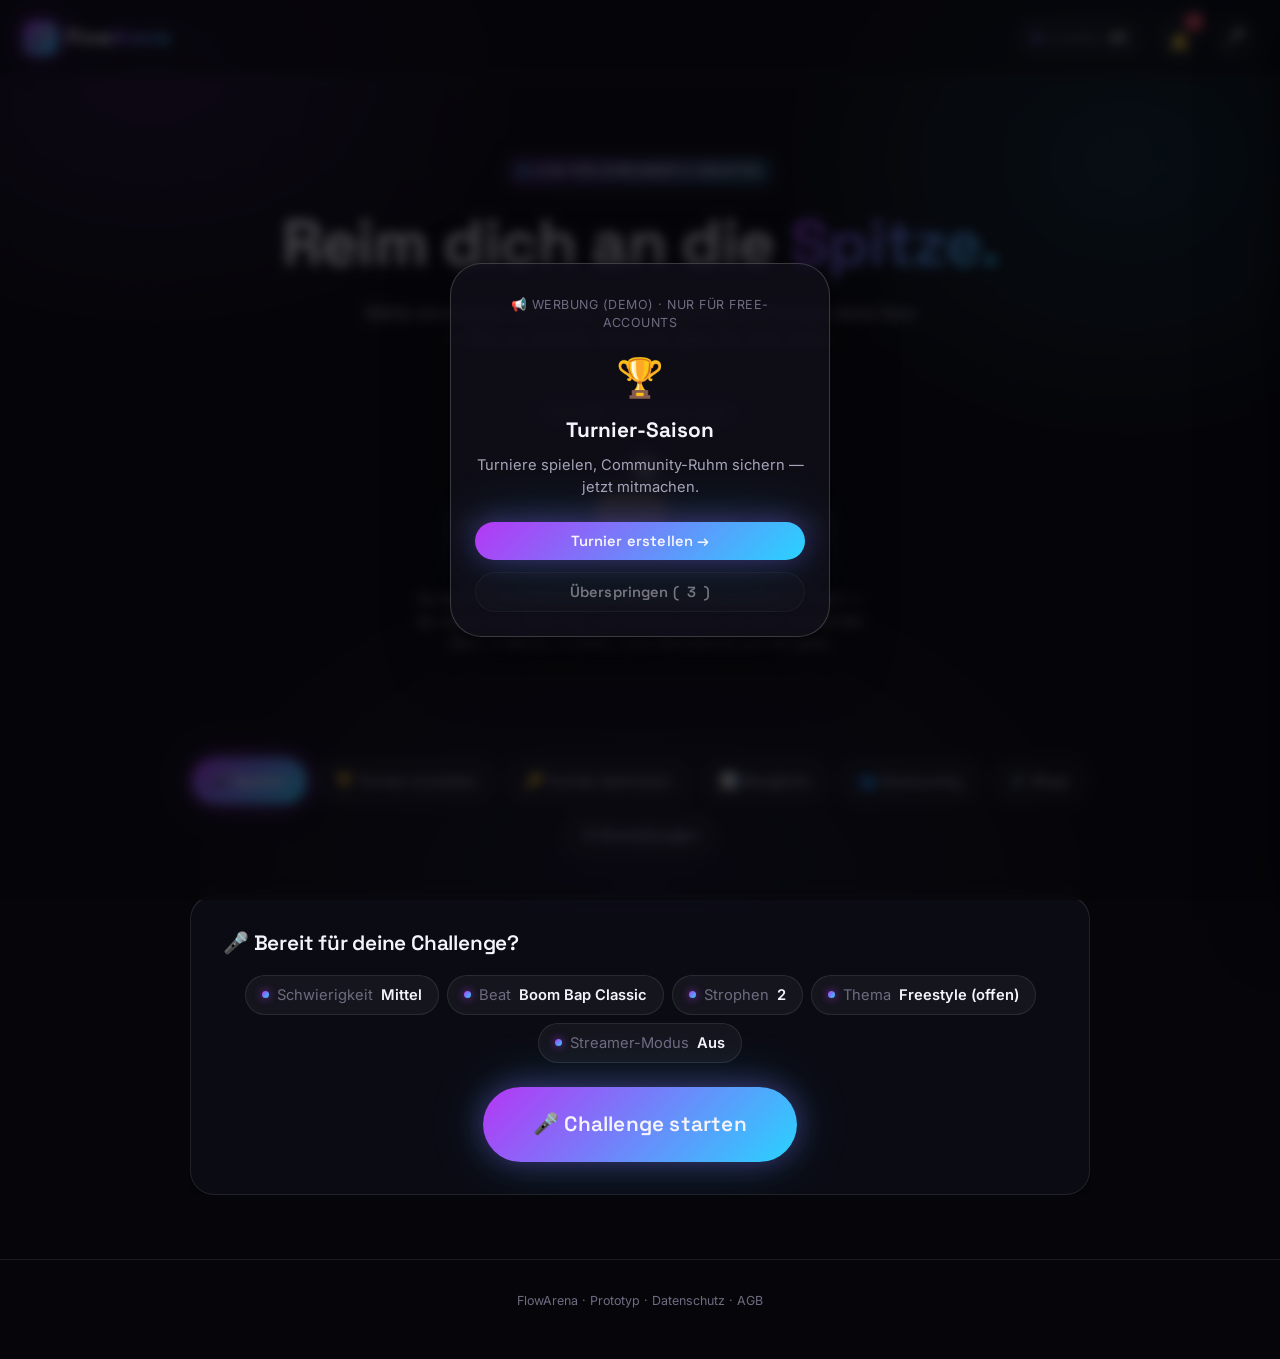
==== index.html @ 7919bbed "Modul 6: Faires Monetarisierungssystem (Ausbau von Modul 5) Erweitert Shop/Premium/Credits um Kündig" ====
<!doctype html>
<html lang="de">
<head>
  <meta charset="UTF-8" />
  <meta name="viewport" content="width=device-width, initial-scale=1, viewport-fit=cover" />
  <title>FlowArena — Reim dich an die Spitze</title>
  <meta name="description" content="FlowArena: Rap-Challenges für Streamer und Creator. Beat wählen, Schwierigkeit einstellen, Bars droppen." />
  <meta name="theme-color" content="#06060a" />

  <link rel="icon" href="data:image/svg+xml,%3Csvg xmlns='http://www.w3.org/2000/svg' viewBox='0 0 100 100'%3E%3Cdefs%3E%3ClinearGradient id='g' x1='0' y1='0' x2='1' y2='1'%3E%3Cstop offset='0' stop-color='%23b537f5'/%3E%3Cstop offset='1' stop-color='%2329d3ff'/%3E%3C/linearGradient%3E%3C/defs%3E%3Crect width='100' height='100' rx='24' fill='%2306060a'/%3E%3Ccircle cx='50' cy='50' r='30' fill='url(%23g)'/%3E%3C/svg%3E" />

  <link rel="preconnect" href="https://fonts.googleapis.com">
  <link rel="preconnect" href="https://fonts.gstatic.com" crossorigin>
  <link href="https://fonts.googleapis.com/css2?family=Space+Grotesk:wght@500;600;700&family=Inter:wght@400;500;600&display=swap" rel="stylesheet">

  <link rel="stylesheet" href="assets/css/tokens.css" />
  <link rel="stylesheet" href="assets/css/base.css" />
  <link rel="stylesheet" href="assets/css/components.css" />
  <link rel="stylesheet" href="assets/css/layout.css" />
  <link rel="stylesheet" href="assets/css/community.css" />
  <link rel="stylesheet" href="assets/css/beat-ball.css" />
  <link rel="stylesheet" href="assets/css/home.css" />
  <link rel="stylesheet" href="assets/css/social.css" />
  <link rel="stylesheet" href="assets/css/ads.css" />
</head>
<body>
  <div class="bg-fx" aria-hidden="true"></div>

  <!-- ============ NAV ============ -->
  <header class="nav">
    <div class="nav__brand">
      <span class="nav__logo" aria-hidden="true">🎤</span>
      <span>Flow<span class="nav__brand-name">Arena</span></span>
    </div>

    <div class="nav__actions">
      <a class="chip" href="profile.html" style="text-decoration:none; cursor:pointer;"><span class="chip__dot"></span><span class="chip__label">Credits</span><span class="chip__value" id="creditsValue">–</span></a>
      <div class="notif-wrap">
        <button class="btn-icon" id="notifBellBtn" type="button" aria-label="Benachrichtigungen" title="Benachrichtigungen">🔔<span class="notif-badge" id="notifBadge" hidden>0</span></button>
        <div class="notif-dropdown" id="notifDropdown" hidden>
          <div class="notif-dropdown__head"><span>Benachrichtigungen</span><button type="button" id="notifMarkReadBtn">Alle gelesen</button></div>
          <div class="notif-list" id="notifList"></div>
        </div>
      </div>
      <a class="btn-icon" href="profile.html" aria-label="Profil öffnen" title="Profil" style="display:flex; align-items:center; justify-content:center; text-decoration:none; font-size:1.1rem;" id="profileAvatarLink">🎤</a>
    </div>
  </header>

  <main class="page">
    <!-- ============ HERO ============ -->
    <section class="hero">
      <span class="badge"><span class="badge__pulse"></span> Live für Streamer & Creator</span>

      <h1 class="hero__title">Reim dich an die <span class="accent">Spitze.</span></h1>
      <p class="hero__subtitle">
        Wähle einen Beat, stell deine Schwierigkeit ein und droppe deine Bars —
        live vor deinem Chat oder ganz für dich allein.
      </p>

      <!-- ============ GAMEPLAY-VORSCHAU ============ -->
      <div class="gameplay-preview">
        <span class="preview-bpm-tag">100 BPM · Beispiel-Strophe</span>
        <div class="preview-track" id="previewTrack">
          <div class="preview-box">RAUM</div>
          <div class="preview-box">BAUM</div>
          <div class="preview-box">KAUM</div>
          <div class="preview-box">TRAUM</div>
          <div class="preview-box">SCHAUM</div>
          <div class="beat-ball" id="previewBall" aria-hidden="true"></div>
          <div class="spark-layer" id="previewSparkLayer" aria-hidden="true"></div>
        </div>
        <p class="preview-caption">
          So läuft's: dein Ball tanzt im Takt des Beats von Wort zu Wort — du rappst jede Zeile frei
          und landest genau auf dem markierten Wort. 5 Wörter, 5 Zeilen, eine Reimfamilie pro Strophe.
        </p>
      </div>
    </section>

    <!-- ============ MENÜ-LEISTE ============ -->
    <section class="menu-bar" role="tablist" aria-label="Hauptmenü">
      <button class="menu-btn is-active" type="button" data-panel="play">🎤 Spielen</button>
      <button class="menu-btn" type="button" data-panel="tournament-create">🏆 Turnier erstellen</button>
      <button class="menu-btn" type="button" data-panel="tournament-join">🔑 Turnier beitreten</button>
      <button class="menu-btn" type="button" data-panel="leaderboard">📊 Rangliste</button>
      <button class="menu-btn" type="button" data-panel="community">👥 Community</button>
      <button class="menu-btn" type="button" data-panel="shop">🛒 Shop</button>
      <button class="menu-btn js-open-settings" type="button">⚙️ Einstellungen</button>
    </section>

    <!-- ============ PANELS (Akkordeon) ============ -->
    <div class="menu-panels">
      <!-- ---- Spielen ---- -->
      <div class="menu-panel is-open" data-panel="play">
        <div class="menu-panel__inner">
          <div class="card-glass menu-panel__card">
            <h2 class="menu-panel__title">🎤 Bereit für deine Challenge?</h2>
            <div class="play-summary" id="quickSettingsChips" aria-label="Aktuelle Einstellungen">
              <!-- wird per JS befüllt -->
            </div>
            <div class="play-cta">
              <button class="btn btn-primary btn-hero" id="startChallengeBtn" type="button">🎤 Challenge starten</button>
            </div>
          </div>
        </div>
      </div>

      <!-- ---- Turnier erstellen ---- -->
      <div class="menu-panel" data-panel="tournament-create">
        <div class="menu-panel__inner">
          <div class="card-glass menu-panel__card">
            <h2 class="menu-panel__title">🏆 Turnier erstellen</h2>

            <div class="field">
              <div class="field__head"><span class="field__label">Schwierigkeitsgrad</span></div>
              <div class="segmented" role="group" aria-label="Turnier-Schwierigkeitsgrad">
                <button class="segmented__opt js-tourney-difficulty" data-value="leicht" type="button">Leicht</button>
                <button class="segmented__opt js-tourney-difficulty" data-value="mittel" type="button">Mittel</button>
                <button class="segmented__opt js-tourney-difficulty" data-value="schwer" type="button">Schwer</button>
              </div>
            </div>

            <div class="field">
              <div class="field__head"><span class="field__label">Beat</span></div>
              <select class="select" id="tourneyBeatSelect"></select>
              <span class="field__hint">Nur bereits freigeschaltete Beats stehen zur Auswahl (siehe Shop).</span>
            </div>

            <div class="field">
              <div class="field__head"><span class="field__label">Themenfeld</span></div>
              <select class="select" id="tourneyTopicSelect">
                <option value="freestyle">Freestyle (offen)</option>
                <option value="love">Liebe &amp; Beziehungen</option>
                <option value="money">Money &amp; Grind</option>
                <option value="street">Streetlife</option>
                <option value="motivation">Motivation &amp; Aufstieg</option>
                <option value="battle">Battle / Diss</option>
                <option value="random">Zufällig</option>
              </select>
            </div>

            <div class="field" style="margin-bottom:0;">
              <div class="field__head"><span class="field__label">Rundenzahl</span></div>
              <div class="stepper">
                <button class="stepper__btn" id="tourneyRoundsMinus" type="button" aria-label="Weniger Runden">−</button>
                <span class="stepper__value" id="tourneyRoundsValue">3</span>
                <button class="stepper__btn" id="tourneyRoundsPlus" type="button" aria-label="Mehr Runden">+</button>
              </div>
              <span class="field__hint">Jede Runde bekommt denselben Beat und dieselben Reimwörter für alle Teilnehmenden.</span>
            </div>

            <div class="play-cta" style="margin-top:var(--sp-6);">
              <button class="btn btn-primary btn-hero" id="createTournamentBtn" type="button">🏆 Turnier erstellen</button>
            </div>
          </div>
        </div>
      </div>

      <!-- ---- Turnier beitreten ---- -->
      <div class="menu-panel" data-panel="tournament-join">
        <div class="menu-panel__inner">
          <div class="card-glass menu-panel__card" style="text-align:center;">
            <h2 class="menu-panel__title" style="justify-content:center;">🔑 Turnier beitreten</h2>
            <p style="color:var(--text-muted); font-size:var(--fs-sm); margin-bottom:var(--sp-5);">Gib den 4-stelligen Raum-Code ein, den du vom Host bekommen hast.</p>
            <input class="select" id="joinCodeInput" type="text" inputmode="numeric" pattern="[0-9]{4}" maxlength="4"
                   placeholder="0000" style="max-width:180px; margin:0 auto var(--sp-5); text-align:center; font-family:var(--font-display); font-size:var(--fs-xl); font-weight:700; letter-spacing:0.3em;" />
            <div class="play-cta">
              <button class="btn btn-primary btn-hero" id="joinTournamentBtn" type="button">🔑 Beitreten</button>
            </div>
            <p style="color:var(--text-dim); font-size:var(--fs-xs); max-width:420px; margin:var(--sp-5) auto 0;">
              Hinweis: Turniere sind aktuell lokal auf diesem Gerät gespeichert (kein Backend) — ein Code
              funktioniert nur im selben Browser, in dem das Turnier erstellt wurde. Echtes
              geräteübergreifendes Multiplayer kommt mit einem Backend.
            </p>
          </div>
        </div>
      </div>

      <!-- ---- Rangliste ---- -->
      <div class="menu-panel" data-panel="leaderboard">
        <div class="menu-panel__inner">
          <div class="card-glass menu-panel__card">
            <h2 class="menu-panel__title">📊 Rangliste</h2>
            <div id="leaderboardMini"></div>
            <a class="panel-footer-link" href="community.html#leaderboard">Vollständige Rangliste ansehen →</a>
          </div>
        </div>
      </div>

      <!-- ---- Community ---- -->
      <div class="menu-panel" data-panel="community">
        <div class="menu-panel__inner">
          <div class="card-glass menu-panel__card">
            <h2 class="menu-panel__title">👥 Community</h2>
            <div class="feed-list" id="communityMini"></div>
            <a class="panel-footer-link" href="community.html">Zum vollständigen Feed →</a>
          </div>
        </div>
      </div>

      <!-- ---- Shop ---- -->
      <div class="menu-panel" data-panel="shop">
        <div class="menu-panel__inner">
          <div class="card-glass menu-panel__card">
            <h2 class="menu-panel__title">🛒 Shop</h2>
            <p style="color:var(--text-muted); font-size:var(--fs-sm); margin-bottom:var(--sp-4);">
              Beats freischalten, Ball-Designs, Premium und Credits — alles nie mit einem Gameplay-Vorteil, siehe
              der vollständige Shop.
            </p>
            <div class="shop-grid" id="shopGrid"></div>
            <div class="shop-premium-teaser">
              <span>👑 Mit Premium sind alle Beats, Ball-Designs & Challenges sofort freigeschaltet — keine Werbung mehr.</span>
              <a class="btn btn-glass btn-sm" href="shop.html#premium" style="text-decoration:none;">Zu Premium</a>
            </div>
            <a class="panel-footer-link" href="shop.html">Zum vollständigen Shop →</a>
          </div>
        </div>
      </div>
    </div>
  </main>

  <footer class="footer">
    <p>FlowArena · Prototyp · <a href="datenschutz.html" style="color:inherit;">Datenschutz</a> · <a href="agb.html" style="color:inherit;">AGB</a></p>
  </footer>

  <!-- ============ SETTINGS DRAWER ============ -->
  <div class="drawer-overlay" id="drawerOverlay"></div>
  <aside class="settings-drawer glass" id="settingsDrawer" aria-hidden="true" aria-label="Einstellungen">
    <div class="settings-drawer__head">
      <h2 style="font-size: var(--fs-lg);">Einstellungen</h2>
      <button class="btn-icon" id="closeSettingsBtn" type="button" aria-label="Schließen">✕</button>
    </div>

    <div class="settings-drawer__body">
      <div class="field">
        <div class="field__head">
          <span class="field__label">Schwierigkeitsgrad</span>
        </div>
        <div class="segmented" role="group" aria-label="Schwierigkeitsgrad">
          <button class="segmented__opt js-difficulty-opt" data-value="leicht" type="button">Leicht</button>
          <button class="segmented__opt js-difficulty-opt" data-value="mittel" type="button">Mittel</button>
          <button class="segmented__opt js-difficulty-opt" data-value="schwer" type="button">Schwer</button>
        </div>
        <span class="field__hint">Bestimmt Reimzeit, Wortschatz-Vorgaben und Bewertungsmaßstab.</span>
      </div>

      <div class="field">
        <div class="field__head">
          <span class="field__label">Beat-Auswahl</span>
        </div>
        <div class="beat-list" id="beatList"></div>
        <span class="field__hint">BPM bestimmt exakt das Timing der Challenge — Ball und Zeilenwechsel laufen synchron zum Beat.</span>
      </div>

      <div class="field">
        <div class="field__head">
          <span class="field__label">Strophenanzahl</span>
        </div>
        <div class="stepper">
          <button class="stepper__btn" id="versesMinus" type="button" aria-label="Weniger Strophen">−</button>
          <span class="stepper__value" id="versesValue">2</span>
          <button class="stepper__btn" id="versesPlus" type="button" aria-label="Mehr Strophen">+</button>
        </div>
        <span class="field__hint">Bis 5 Strophen kostenlos, mehr (bis 10) mit Premium.</span>
      </div>

      <div class="field">
        <div class="field__head">
          <span class="field__label">Themenfeld</span>
        </div>
        <select class="select" id="topicSelect">
          <option value="freestyle">Freestyle (offen)</option>
          <option value="love">Liebe &amp; Beziehungen</option>
          <option value="money">Money &amp; Grind</option>
          <option value="street">Streetlife</option>
          <option value="motivation">Motivation &amp; Aufstieg</option>
          <option value="battle">Battle / Diss</option>
          <option value="random">Zufällig</option>
        </select>
      </div>

      <div class="field">
        <div class="field__head">
          <label class="toggle" id="streamerToggle" role="switch" aria-checked="false">
            <span class="toggle__track"><span class="toggle__thumb"></span></span>
            <span class="toggle__label">Streamer-Modus</span>
          </label>
        </div>
        <span class="field__hint">Großer Text, Overlay-Layout &amp; Chat-freundliche Ansicht.</span>
      </div>

      <div class="field">
        <div class="field__head">
          <label class="toggle" id="roastToggle" role="switch" aria-checked="false">
            <span class="toggle__track"><span class="toggle__thumb"></span></span>
            <span class="toggle__label">Roast-Modus</span>
          </label>
        </div>
        <span class="field__hint">Der KI-Kommentar nach der Challenge wird frecher — bleibt aber immer respektvoll und bezieht sich nur auf deine Performance.</span>
      </div>

      <div class="field" style="margin-bottom:0;">
        <div class="field__head">
          <label class="toggle" id="soundToggle" role="switch" aria-checked="true">
            <span class="toggle__track"><span class="toggle__thumb"></span></span>
            <span class="toggle__label">Klick-Sounds</span>
          </label>
        </div>
        <span class="field__hint">Dezente UI-Sounds beim Klicken &amp; Auswählen.</span>
      </div>
    </div>

    <div class="settings-drawer__foot">
      <button class="btn btn-primary" id="saveSettingsBtn" type="button">Speichern &amp; schließen</button>
    </div>
  </aside>

  <!-- ============ TOAST ============ -->
  <div class="toast" id="toast" role="status" aria-live="polite"></div>

  <script src="assets/js/sound.js"></script>
  <script src="assets/js/data.js"></script>
  <script src="assets/js/profile-data.js"></script>
  <script src="assets/js/community-data.js"></script>
  <script src="assets/js/social-data.js"></script>
  <script src="assets/js/tournament-data.js"></script>
  <script src="assets/js/daily-rewards.js"></script>
  <script src="assets/js/spark-fx.js"></script>
  <script src="assets/js/app.js"></script>
  <script src="assets/js/home.js"></script>
  <script src="assets/js/notifications-ui.js"></script>
  <script src="assets/js/ads.js"></script>
</body>
</html>
---- assets/css/tokens.css ----
/* =========================================================================
   FlowArena — Design Tokens
   Modul 1: Design-System & UI-Richtlinien
   -------------------------------------------------------------------------
   Zentrale Design-Variablen. Diese Datei ist die "single source of truth"
   für Farben, Typografie, Radien, Schatten und Motion. Eine spätere
   Next.js/Tailwind-Migration kann diese Tokens 1:1 in tailwind.config.js
   übernehmen (siehe docs/DESIGN_SYSTEM.md → Tailwind-Mapping).
   ========================================================================= */

:root {
  color-scheme: dark;

  /* ---------- Basis (Schwarz) ---------- */
  --bg: #06060a;
  --bg-elevated: #0b0b12;
  --bg-elevated-2: #101018;
  --surface: rgba(255, 255, 255, 0.045);
  --surface-strong: rgba(255, 255, 255, 0.08);
  --surface-hover: rgba(255, 255, 255, 0.09);
  --border: rgba(255, 255, 255, 0.09);
  --border-strong: rgba(255, 255, 255, 0.18);

  /* ---------- Text ---------- */
  --text: #f5f4fb;
  --text-muted: #a7a3b8;
  --text-dim: #6f6b81;

  /* ---------- Neon-Akzente ---------- */
  --neon-purple: #b537f5;
  --neon-purple-2: #8b5cf6;
  --neon-blue: #29d3ff;
  --neon-blue-2: #3ba7ff;
  --neon-pink: #ff4fd8;

  --gradient-accent: linear-gradient(135deg, var(--neon-purple) 0%, var(--neon-blue) 100%);
  --gradient-accent-soft: linear-gradient(135deg, rgba(181, 55, 245, 0.25) 0%, rgba(41, 211, 255, 0.25) 100%);

  /* ---------- Glow / Schatten ---------- */
  --glow-purple: 0 0 20px rgba(181, 55, 245, 0.5), 0 0 46px rgba(181, 55, 245, 0.18);
  --glow-blue: 0 0 20px rgba(41, 211, 255, 0.45), 0 0 46px rgba(41, 211, 255, 0.16);
  --glow-mixed: 0 0 28px rgba(139, 92, 246, 0.4), 0 0 56px rgba(41, 211, 255, 0.22);
  --shadow-soft: 0 10px 30px rgba(0, 0, 0, 0.45);
  --shadow-card: 0 4px 24px rgba(0, 0, 0, 0.4), inset 0 1px 0 rgba(255, 255, 255, 0.05);
  --shadow-elevated: 0 20px 60px rgba(0, 0, 0, 0.55);

  /* ---------- Glas-Effekt ---------- */
  --glass-blur: 18px;
  --glass-bg: rgba(18, 17, 28, 0.55);
  --glass-bg-strong: rgba(18, 17, 28, 0.78);

  /* ---------- Radien ---------- */
  --r-sm: 10px;
  --r-md: 16px;
  --r-lg: 24px;
  --r-xl: 32px;
  --r-pill: 999px;

  /* ---------- Abstände (4px-Skala) ---------- */
  --sp-1: 4px;
  --sp-2: 8px;
  --sp-3: 12px;
  --sp-4: 16px;
  --sp-5: 20px;
  --sp-6: 24px;
  --sp-8: 32px;
  --sp-10: 40px;
  --sp-12: 48px;
  --sp-16: 64px;
  --sp-20: 80px;

  /* ---------- Typografie ---------- */
  --font-display: "Space Grotesk", "Segoe UI", system-ui, sans-serif;
  --font-body: "Inter", "Segoe UI", system-ui, sans-serif;

  --fs-xs: clamp(0.72rem, 0.7rem + 0.1vw, 0.78rem);
  --fs-sm: clamp(0.84rem, 0.8rem + 0.15vw, 0.92rem);
  --fs-md: clamp(0.95rem, 0.92rem + 0.2vw, 1.05rem);
  --fs-lg: clamp(1.1rem, 1rem + 0.5vw, 1.3rem);
  --fs-xl: clamp(1.4rem, 1.2rem + 1vw, 1.8rem);
  --fs-2xl: clamp(1.9rem, 1.5rem + 2vw, 2.6rem);
  --fs-3xl: clamp(2.4rem, 1.8rem + 3.2vw, 4rem);

  /* ---------- Motion ---------- */
  --ease-out: cubic-bezier(0.16, 1, 0.3, 1);
  --ease-spring: cubic-bezier(0.34, 1.56, 0.64, 1);
  --dur-fast: 150ms;
  --dur-med: 280ms;
  --dur-slow: 600ms;

  /* ---------- Breakpoints (Referenz, für JS/Kommentare) ---------- */
  --bp-mobile: 480px;
  --bp-tablet: 768px;
  --bp-desktop: 1120px;

  /* ---------- Z-Index Skala ---------- */
  --z-nav: 100;
  --z-drawer: 200;
  --z-overlay: 190;
  --z-toast: 300;
}
---- assets/css/base.css ----
/* =========================================================================
   FlowArena — Base / Reset
   ========================================================================= */

*,
*::before,
*::after {
  box-sizing: border-box;
}

html {
  scroll-behavior: smooth;
}

body {
  margin: 0;
  min-height: 100svh;
  background: var(--bg);
  color: var(--text);
  font-family: var(--font-body);
  font-size: var(--fs-md);
  line-height: 1.5;
  -webkit-font-smoothing: antialiased;
  overflow-x: hidden;
}

h1, h2, h3, h4 {
  font-family: var(--font-display);
  margin: 0;
  font-weight: 600;
  letter-spacing: -0.01em;
}

p {
  margin: 0;
}

a {
  color: inherit;
  text-decoration: none;
}

button {
  font: inherit;
  color: inherit;
}

ul {
  list-style: none;
  margin: 0;
  padding: 0;
}

img, svg {
  display: block;
  max-width: 100%;
}

/* Garantiert, dass [hidden] IMMER gewinnt — auch gegen Komponenten, die für
   sich selbst ein unbedingtes display:flex/grid definieren (z.B. .rhyme-reveal). */
[hidden] {
  display: none !important;
}

::selection {
  background: var(--neon-purple);
  color: #fff;
}

/* Scrollbar (webkit) — dezent, passend zum Dark/Neon-Theme */
::-webkit-scrollbar {
  width: 10px;
  height: 10px;
}
::-webkit-scrollbar-track {
  background: transparent;
}
::-webkit-scrollbar-thumb {
  background: var(--surface-strong);
  border-radius: var(--r-pill);
  border: 2px solid var(--bg);
}
::-webkit-scrollbar-thumb:hover {
  background: var(--border-strong);
}

/* Sichtbarer, aber dezenter Fokus-Ring für Tastaturnutzung */
:focus-visible {
  outline: 2px solid var(--neon-blue);
  outline-offset: 3px;
  border-radius: var(--r-sm);
}

/* Respektiert Nutzer, die Animationen reduziert haben möchten */
@media (prefers-reduced-motion: reduce) {
  *, *::before, *::after {
    animation-duration: 0.001ms !important;
    animation-iteration-count: 1 !important;
    transition-duration: 0.001ms !important;
    scroll-behavior: auto !important;
  }
}

/* ---------- Ambient Background FX ---------- */
.bg-fx {
  position: fixed;
  inset: 0;
  z-index: -1;
  pointer-events: none;
  background:
    radial-gradient(600px 420px at 12% 8%, rgba(181, 55, 245, 0.16), transparent 60%),
    radial-gradient(560px 460px at 88% 18%, rgba(41, 211, 255, 0.14), transparent 60%),
    radial-gradient(700px 520px at 50% 100%, rgba(139, 92, 246, 0.1), transparent 65%),
    var(--bg);
  animation: bg-drift 18s ease-in-out infinite alternate;
}

@keyframes bg-drift {
  0%   { filter: hue-rotate(0deg) brightness(1); }
  100% { filter: hue-rotate(8deg) brightness(1.05); }
}

/* Feines Rauschen/Grid, um die Fläche nicht zu leer wirken zu lassen */
.bg-fx::after {
  content: "";
  position: absolute;
  inset: 0;
  opacity: 0.05;
  background-image:
    linear-gradient(rgba(255,255,255,.6) 1px, transparent 1px),
    linear-gradient(90deg, rgba(255,255,255,.6) 1px, transparent 1px);
  background-size: 42px 42px;
  mask-image: radial-gradient(circle at 50% 0%, black, transparent 75%);
}
---- assets/css/components.css ----
/* =========================================================================
   FlowArena — Komponenten
   Buttons, Glas-Karten, Toggles, Segmented Controls, Chips, Drawer …
   ========================================================================= */

/* ---------- Glas-Effekt Basisklasse ---------- */
.glass {
  background: var(--glass-bg);
  backdrop-filter: blur(var(--glass-blur)) saturate(140%);
  -webkit-backdrop-filter: blur(var(--glass-blur)) saturate(140%);
  border: 1px solid var(--border);
  box-shadow: var(--shadow-card);
}

/* ---------- Buttons ---------- */
.btn {
  display: inline-flex;
  align-items: center;
  justify-content: center;
  gap: var(--sp-2);
  border: none;
  cursor: pointer;
  border-radius: var(--r-pill);
  padding: 0.85em 1.6em;
  font-family: var(--font-display);
  font-size: var(--fs-md);
  font-weight: 600;
  letter-spacing: 0.01em;
  color: var(--text);
  transition: transform var(--dur-fast) var(--ease-spring),
              box-shadow var(--dur-med) var(--ease-out),
              background var(--dur-med) var(--ease-out),
              border-color var(--dur-med) var(--ease-out);
  will-change: transform;
  -webkit-tap-highlight-color: transparent;
}

.btn:hover {
  transform: translateY(-2px) scale(1.045);
}

.btn:active {
  transform: translateY(0) scale(0.98);
  transition-duration: 80ms;
}

.btn-primary {
  background: var(--gradient-accent);
  box-shadow: var(--glow-mixed), var(--shadow-soft);
}

.btn-primary:hover {
  box-shadow: 0 0 34px rgba(181, 55, 245, 0.6), 0 0 70px rgba(41, 211, 255, 0.32), var(--shadow-soft);
}

.btn-glass {
  background: var(--surface);
  border: 1px solid var(--border);
  backdrop-filter: blur(var(--glass-blur));
  -webkit-backdrop-filter: blur(var(--glass-blur));
}

.btn-glass:hover {
  background: var(--surface-hover);
  border-color: var(--border-strong);
  box-shadow: var(--glow-blue);
}

.btn-icon {
  padding: 0.7em;
  border-radius: var(--r-pill);
  background: var(--surface);
  border: 1px solid var(--border);
  width: 44px;
  height: 44px;
}

.btn-icon:hover {
  background: var(--surface-hover);
  box-shadow: var(--glow-purple);
}

.btn-hero {
  padding: 1.05em 2.4em;
  font-size: var(--fs-lg);
}

.btn-sm {
  padding: 0.55em 1.1em;
  font-size: var(--fs-sm);
}

.btn:disabled {
  opacity: 0.45;
  cursor: not-allowed;
  transform: none !important;
  box-shadow: none !important;
}

/* ---------- Karten ---------- */
.card {
  border-radius: var(--r-lg);
  padding: var(--sp-6);
}

.card-glass {
  background: var(--glass-bg);
  backdrop-filter: blur(var(--glass-blur)) saturate(140%);
  -webkit-backdrop-filter: blur(var(--glass-blur)) saturate(140%);
  border: 1px solid var(--border);
  border-radius: var(--r-lg);
  box-shadow: var(--shadow-card);
  padding: var(--sp-6);
  transition: transform var(--dur-med) var(--ease-out), border-color var(--dur-med), box-shadow var(--dur-med);
}

/* ---------- Chips (Quick-Settings-Vorschau) ---------- */
.chip {
  display: inline-flex;
  align-items: center;
  gap: var(--sp-2);
  padding: var(--sp-2) var(--sp-4);
  border-radius: var(--r-pill);
  background: var(--surface);
  border: 1px solid var(--border);
  font-size: var(--fs-sm);
  color: var(--text-muted);
  cursor: pointer;
  transition: all var(--dur-fast) var(--ease-out);
}

.chip:hover {
  border-color: var(--border-strong);
  color: var(--text);
  transform: translateY(-1px) scale(1.03);
  box-shadow: var(--glow-purple);
}

.chip__label {
  color: var(--text-dim);
}

.chip__value {
  color: var(--text);
  font-weight: 600;
}

.chip__dot {
  width: 7px;
  height: 7px;
  border-radius: 50%;
  background: var(--gradient-accent);
  box-shadow: 0 0 8px rgba(181, 55, 245, 0.8);
}

/* ---------- Badge ---------- */
.badge {
  display: inline-flex;
  align-items: center;
  gap: var(--sp-2);
  padding: var(--sp-1) var(--sp-3);
  border-radius: var(--r-pill);
  font-size: var(--fs-xs);
  font-weight: 700;
  text-transform: uppercase;
  letter-spacing: 0.08em;
  background: var(--gradient-accent-soft);
  border: 1px solid rgba(181, 55, 245, 0.35);
  color: #e9d9ff;
}

.badge__pulse {
  width: 6px;
  height: 6px;
  border-radius: 50%;
  background: var(--neon-blue);
  box-shadow: 0 0 8px var(--neon-blue);
  animation: pulse-dot 1.6s ease-in-out infinite;
}

@keyframes pulse-dot {
  0%, 100% { opacity: 1; transform: scale(1); }
  50% { opacity: 0.4; transform: scale(0.7); }
}

/* ---------- Segmented Control (z.B. Schwierigkeitsgrad) ---------- */
.segmented {
  display: inline-flex;
  gap: 4px;
  padding: 4px;
  border-radius: var(--r-pill);
  background: var(--surface);
  border: 1px solid var(--border);
}

.segmented__opt {
  border: none;
  background: transparent;
  color: var(--text-muted);
  padding: 0.6em 1.2em;
  border-radius: var(--r-pill);
  font-family: var(--font-display);
  font-weight: 600;
  font-size: var(--fs-sm);
  cursor: pointer;
  transition: all var(--dur-fast) var(--ease-out);
}

.segmented__opt:hover {
  color: var(--text);
}

.segmented__opt.is-active {
  color: #fff;
  background: var(--gradient-accent);
  box-shadow: var(--glow-purple);
}

/* ---------- Toggle Switch ---------- */
.toggle {
  display: inline-flex;
  align-items: center;
  gap: var(--sp-3);
  cursor: pointer;
  user-select: none;
}

.toggle__track {
  position: relative;
  width: 46px;
  height: 26px;
  border-radius: var(--r-pill);
  background: var(--surface-strong);
  border: 1px solid var(--border);
  transition: background var(--dur-med) var(--ease-out), box-shadow var(--dur-med);
  flex-shrink: 0;
}

.toggle__thumb {
  position: absolute;
  top: 2px;
  left: 2px;
  width: 20px;
  height: 20px;
  border-radius: 50%;
  background: var(--text);
  transition: transform var(--dur-med) var(--ease-spring);
}

.toggle.is-on .toggle__track {
  background: var(--gradient-accent);
  box-shadow: var(--glow-purple);
  border-color: transparent;
}

.toggle.is-on .toggle__thumb {
  transform: translateX(20px);
  background: #fff;
}

.toggle__label {
  font-size: var(--fs-sm);
  color: var(--text-muted);
}

.toggle.is-on .toggle__label {
  color: var(--text);
}

/* ---------- Stepper (z.B. Strophenanzahl) ---------- */
.stepper {
  display: inline-flex;
  align-items: center;
  gap: var(--sp-4);
  background: var(--surface);
  border: 1px solid var(--border);
  border-radius: var(--r-pill);
  padding: var(--sp-1);
}

.stepper__btn {
  width: 34px;
  height: 34px;
  border-radius: 50%;
  border: none;
  background: var(--surface-strong);
  color: var(--text);
  font-size: var(--fs-lg);
  font-weight: 700;
  line-height: 1;
  cursor: pointer;
  display: flex;
  align-items: center;
  justify-content: center;
  transition: all var(--dur-fast) var(--ease-spring);
}

.stepper__btn:hover {
  transform: scale(1.12);
  box-shadow: var(--glow-blue);
}

.stepper__value {
  min-width: 1.6ch;
  text-align: center;
  font-family: var(--font-display);
  font-weight: 700;
  font-size: var(--fs-lg);
}

/* ---------- Select ---------- */
.select {
  appearance: none;
  -webkit-appearance: none;
  width: 100%;
  padding: 0.8em 2.4em 0.8em 1.1em;
  border-radius: var(--r-md);
  background: var(--surface) url('data:image/svg+xml;utf8,<svg xmlns="http://www.w3.org/2000/svg" viewBox="0 0 20 20" fill="%239d9aab"><path d="M5.5 7.5l4.5 4.5 4.5-4.5" stroke="%239d9aab" stroke-width="1.6" fill="none" stroke-linecap="round" stroke-linejoin="round"/></svg>') no-repeat right 1em center;
  background-size: 16px;
  border: 1px solid var(--border);
  color: var(--text);
  font-family: var(--font-body);
  font-size: var(--fs-sm);
  cursor: pointer;
  transition: all var(--dur-fast) var(--ease-out);
}

.select:hover, .select:focus-visible {
  border-color: var(--border-strong);
}

/* ---------- Beat-Auswahl Karten ---------- */
.beat-list {
  display: flex;
  flex-direction: column;
  gap: var(--sp-2);
  max-height: 260px;
  overflow-y: auto;
  padding-right: var(--sp-1);
}

.beat-card {
  display: flex;
  align-items: center;
  justify-content: space-between;
  gap: var(--sp-3);
  padding: var(--sp-3) var(--sp-4);
  border-radius: var(--r-md);
  background: var(--surface);
  border: 1px solid var(--border);
  cursor: pointer;
  transition: all var(--dur-fast) var(--ease-out);
}

.beat-card:hover {
  border-color: var(--border-strong);
  transform: translateX(2px);
}

.beat-card.is-active {
  border-color: var(--neon-purple);
  background: linear-gradient(90deg, rgba(181, 55, 245, 0.14), rgba(41, 211, 255, 0.08));
  box-shadow: var(--glow-purple);
}

.beat-card__info {
  display: flex;
  flex-direction: column;
  gap: 2px;
}

.beat-card__name {
  font-weight: 600;
  font-size: var(--fs-sm);
}

.beat-card__meta {
  font-size: var(--fs-xs);
  color: var(--text-dim);
}

.beat-card__bpm {
  font-family: var(--font-display);
  font-size: var(--fs-xs);
  font-weight: 700;
  color: var(--neon-blue);
  background: rgba(41, 211, 255, 0.1);
  border: 1px solid rgba(41, 211, 255, 0.3);
  padding: 3px 8px;
  border-radius: var(--r-pill);
  white-space: nowrap;
}

/* Modul 4: Premium-gesperrte Beats */
.beat-card.is-locked {
  opacity: 0.6;
}

.beat-card.is-locked:hover {
  opacity: 0.85;
}

.beat-card__lock {
  font-family: var(--font-display);
  font-size: var(--fs-xs);
  font-weight: 700;
  color: #ffd7a8;
  background: rgba(255, 170, 60, 0.1);
  border: 1px solid rgba(255, 170, 60, 0.3);
  padding: 3px 8px;
  border-radius: var(--r-pill);
  white-space: nowrap;
}

/* ---------- Form Gruppen ---------- */
.field {
  display: flex;
  flex-direction: column;
  gap: var(--sp-2);
  margin-bottom: var(--sp-6);
}

.field__head {
  display: flex;
  align-items: center;
  justify-content: space-between;
}

.field__label {
  font-family: var(--font-display);
  font-weight: 600;
  font-size: var(--fs-sm);
  color: var(--text);
}

.field__hint {
  font-size: var(--fs-xs);
  color: var(--text-dim);
}

/* ---------- Overlay + Drawer ---------- */
.drawer-overlay {
  position: fixed;
  inset: 0;
  background: rgba(3, 3, 8, 0.6);
  backdrop-filter: blur(4px);
  z-index: var(--z-overlay);
  opacity: 0;
  pointer-events: none;
  transition: opacity var(--dur-med) var(--ease-out);
}

.drawer-overlay.is-open {
  opacity: 1;
  pointer-events: auto;
}

.settings-drawer {
  position: fixed;
  top: 0;
  right: 0;
  height: 100%;
  width: min(420px, 100%);
  background: var(--glass-bg-strong);
  backdrop-filter: blur(24px) saturate(140%);
  -webkit-backdrop-filter: blur(24px) saturate(140%);
  border-left: 1px solid var(--border);
  box-shadow: var(--shadow-elevated);
  z-index: var(--z-drawer);
  transform: translateX(100%);
  transition: transform var(--dur-slow) var(--ease-out);
  display: flex;
  flex-direction: column;
  overflow: hidden;
}

.settings-drawer.is-open {
  transform: translateX(0);
}

.settings-drawer__head {
  display: flex;
  align-items: center;
  justify-content: space-between;
  padding: var(--sp-6);
  border-bottom: 1px solid var(--border);
  flex-shrink: 0;
}

.settings-drawer__body {
  padding: var(--sp-6);
  overflow-y: auto;
  flex: 1;
}

.settings-drawer__foot {
  padding: var(--sp-5) var(--sp-6);
  border-top: 1px solid var(--border);
  flex-shrink: 0;
}

.settings-drawer__foot .btn {
  width: 100%;
}

/* ---------- Toast ---------- */
.toast {
  position: fixed;
  left: 50%;
  bottom: var(--sp-8);
  transform: translate(-50%, 20px);
  padding: var(--sp-3) var(--sp-6);
  border-radius: var(--r-pill);
  background: var(--glass-bg-strong);
  border: 1px solid var(--border-strong);
  box-shadow: var(--glow-mixed), var(--shadow-elevated);
  font-size: var(--fs-sm);
  font-weight: 600;
  z-index: var(--z-toast);
  opacity: 0;
  pointer-events: none;
  transition: all var(--dur-med) var(--ease-spring);
  display: flex;
  align-items: center;
  gap: var(--sp-2);
}

.toast.is-visible {
  opacity: 1;
  transform: translate(-50%, 0);
}

/* ---------- Responsive Anpassungen für Drawer ---------- */
@media (max-width: 640px) {
  .settings-drawer {
    width: 100%;
    top: auto;
    bottom: 0;
    height: min(88svh, 720px);
    right: 0;
    border-left: none;
    border-top: 1px solid var(--border);
    border-radius: var(--r-xl) var(--r-xl) 0 0;
    transform: translateY(100%);
  }
  .settings-drawer.is-open {
    transform: translateY(0);
  }
}
---- assets/css/layout.css ----
/* =========================================================================
   FlowArena — Layout (Nav, Hero, Quick-Settings, Footer)
   ========================================================================= */

.page {
  max-width: 1200px;
  margin: 0 auto;
  padding: 0 var(--sp-6);
}

/* ---------- Nav ---------- */
.nav {
  position: sticky;
  top: 0;
  z-index: var(--z-nav);
  display: flex;
  align-items: center;
  justify-content: space-between;
  gap: var(--sp-4);
  padding: var(--sp-4) var(--sp-6);
  background: rgba(6, 6, 10, 0.6);
  backdrop-filter: blur(16px);
  -webkit-backdrop-filter: blur(16px);
  border-bottom: 1px solid var(--border);
}

.nav__brand {
  display: flex;
  align-items: center;
  gap: var(--sp-2);
  font-family: var(--font-display);
  font-weight: 700;
  font-size: var(--fs-lg);
}

.nav__logo {
  width: 34px;
  height: 34px;
  border-radius: var(--r-sm);
  background: var(--gradient-accent);
  box-shadow: var(--glow-purple);
  display: flex;
  align-items: center;
  justify-content: center;
  font-size: 1.1rem;
}

.nav__brand-name {
  background: var(--gradient-accent);
  -webkit-background-clip: text;
  background-clip: text;
  color: transparent;
}

.nav__links {
  display: flex;
  align-items: center;
  gap: var(--sp-2);
}

.nav__link {
  padding: var(--sp-2) var(--sp-4);
  border-radius: var(--r-pill);
  font-size: var(--fs-sm);
  font-weight: 500;
  color: var(--text-muted);
  transition: all var(--dur-fast) var(--ease-out);
}

.nav__link:hover {
  color: var(--text);
  background: var(--surface);
}

.nav__actions {
  display: flex;
  align-items: center;
  gap: var(--sp-3);
}

@media (max-width: 780px) {
  .nav__links { display: none; }
}

/* ---------- Hero ---------- */
.hero {
  padding: var(--sp-20) var(--sp-6) var(--sp-16);
  display: flex;
  flex-direction: column;
  align-items: center;
  text-align: center;
  gap: var(--sp-6);
  max-width: 860px;
  margin: 0 auto;
}

.hero__title {
  font-size: var(--fs-3xl);
  line-height: 1.05;
}

.hero__title .accent {
  background: var(--gradient-accent);
  -webkit-background-clip: text;
  background-clip: text;
  color: transparent;
}

.hero__subtitle {
  color: var(--text-muted);
  font-size: var(--fs-md);
  max-width: 560px;
}

.hero__cta {
  display: flex;
  flex-wrap: wrap;
  align-items: center;
  justify-content: center;
  gap: var(--sp-4);
  margin-top: var(--sp-2);
}

/* ---------- Footer ---------- */
.footer {
  border-top: 1px solid var(--border);
  padding: var(--sp-8) var(--sp-6) var(--sp-12);
  text-align: center;
  color: var(--text-dim);
  font-size: var(--fs-xs);
}

/* ---------- Kleine Responsive Feinheiten ---------- */
@media (max-width: 480px) {
  .hero { padding: var(--sp-12) var(--sp-4) var(--sp-10); }
  .btn-hero { width: 100%; }
  .nav { padding: var(--sp-3) var(--sp-4); }
}
---- assets/css/community.css ----
/* =========================================================================
   FlowArena — Community & Post Cards (Modul 4)
   Genutzt von community.html (Feed + Rangliste) und profile.html ("Meine Posts").
   ========================================================================= */

.community-page {
  padding-top: var(--sp-8);
  padding-bottom: var(--sp-16);
  max-width: 760px;
}

.community-tabs {
  display: inline-flex;
  gap: 4px;
  padding: 4px;
  border-radius: var(--r-pill);
  background: var(--surface);
  border: 1px solid var(--border);
  margin-bottom: var(--sp-6);
}

.community-tabs__opt {
  border: none;
  background: transparent;
  color: var(--text-muted);
  padding: 0.6em 1.3em;
  border-radius: var(--r-pill);
  font-family: var(--font-display);
  font-weight: 600;
  font-size: var(--fs-sm);
  cursor: pointer;
  transition: all var(--dur-fast) var(--ease-out);
}

.community-tabs__opt.is-active {
  color: #fff;
  background: var(--gradient-accent);
  box-shadow: var(--glow-purple);
}

.feed-list,
.own-posts-list {
  display: flex;
  flex-direction: column;
  gap: var(--sp-4);
}

/* ---------- Post Card ---------- */
.post-card {
  padding: var(--sp-5);
  display: flex;
  gap: var(--sp-4);
}

.post-card__avatar {
  width: 44px;
  height: 44px;
  border-radius: 50%;
  background: var(--gradient-accent);
  display: flex;
  align-items: center;
  justify-content: center;
  font-size: 1.3rem;
  flex-shrink: 0;
}

.post-card__body {
  flex: 1;
  min-width: 0;
}

.post-card__head {
  display: flex;
  align-items: center;
  gap: var(--sp-2);
  flex-wrap: wrap;
  margin-bottom: var(--sp-2);
}

.post-card__author {
  font-weight: 600;
  font-size: var(--fs-sm);
}

.post-card__meta {
  font-size: var(--fs-xs);
  color: var(--text-dim);
}

.post-card__excerpt {
  font-size: var(--fs-sm);
  color: var(--text-muted);
  font-style: italic;
  line-height: 1.5;
  margin-bottom: var(--sp-3);
}

.post-card__footer {
  display: flex;
  align-items: center;
  gap: var(--sp-4);
}

.post-card__score {
  font-family: var(--font-display);
  font-weight: 700;
  font-size: var(--fs-sm);
  color: var(--neon-blue);
}

.like-btn {
  display: inline-flex;
  align-items: center;
  gap: 6px;
  border: 1px solid var(--border);
  background: var(--surface);
  color: var(--text-muted);
  border-radius: var(--r-pill);
  padding: 5px 12px;
  font-size: var(--fs-xs);
  font-weight: 600;
  cursor: pointer;
  transition: all var(--dur-fast) var(--ease-spring);
}

.like-btn:hover {
  transform: scale(1.06);
  border-color: var(--border-strong);
}

.like-btn.is-liked {
  color: #ff6b8a;
  border-color: rgba(255, 107, 138, 0.4);
  background: rgba(255, 107, 138, 0.08);
}

/* ---------- Leaderboard ---------- */
.leaderboard-row {
  display: flex;
  align-items: center;
  gap: var(--sp-4);
  padding: var(--sp-3) var(--sp-4);
  border-radius: var(--r-md);
  border: 1px solid var(--border);
  background: var(--surface);
  margin-bottom: var(--sp-2);
}

.leaderboard-row.is-you {
  border-color: var(--neon-purple);
  background: linear-gradient(90deg, rgba(181, 55, 245, 0.14), rgba(41, 211, 255, 0.06));
  box-shadow: var(--glow-purple);
}

.leaderboard-row__rank {
  font-family: var(--font-display);
  font-weight: 700;
  color: var(--text-dim);
  width: 28px;
  text-align: center;
  flex-shrink: 0;
}

.leaderboard-row__avatar {
  width: 32px;
  height: 32px;
  border-radius: 50%;
  background: var(--gradient-accent);
  display: flex;
  align-items: center;
  justify-content: center;
  font-size: 1rem;
  flex-shrink: 0;
}

.leaderboard-row__name {
  flex: 1;
  font-size: var(--fs-sm);
  font-weight: 600;
}

.leaderboard-row__score {
  font-family: var(--font-display);
  font-weight: 700;
  color: var(--neon-blue);
}
---- assets/css/beat-ball.css ----
/* =========================================================================
   FlowArena — Beat-Ball & Funken (geteilt)
   -------------------------------------------------------------------------
   Weißer Ball + Funken-Partikel, gemeinsam genutzt von der Homepage-
   Gameplay-Vorschau (index.html) und der echten Challenge-Bühne
   (challenge.html) — eine visuelle Sprache für "wie es funktioniert" und
   "wie es sich tatsächlich spielt". Siehe docs/GAMEPLAY.md.
   ========================================================================= */

.beat-ball {
  position: absolute;
  top: 0;
  left: 0;
  width: 20px;
  height: 20px;
  border-radius: 50%;
  /* --ball-gradient/--ball-glow: Modul 5 (Shop) — das aktive Ball-Design
     (assets/js/data.js BALL_DESIGNS) setzt diese Variablen per Inline-Style
     direkt am Element (applyBallSkin() in challenge.js/tournament.js/home.js/
     shop.js) — EINE Quelle für die Farbwerte statt Duplikat in CSS+JS.
     Fallback = "Classic White", falls kein Skin gesetzt ist. */
  background: var(--ball-gradient, radial-gradient(circle at 35% 30%, #ffffff, #e4e6f5 55%, #b9bcd6 100%));
  box-shadow: var(--ball-glow, 0 0 12px rgba(255, 255, 255, 0.9), 0 0 28px rgba(255, 255, 255, 0.5));
  will-change: transform;
  pointer-events: none;
  transition: background var(--dur-fast) var(--ease-out), box-shadow var(--dur-fast) var(--ease-out);
}

.spark-layer {
  position: absolute;
  inset: 0;
  pointer-events: none;
}

.pv-spark {
  position: absolute;
  top: 0;
  left: 0;
  width: 5px;
  height: 5px;
  border-radius: 50%;
  background: radial-gradient(circle, #fff5da, #ffb04d 60%, transparent 100%);
  box-shadow: 0 0 8px rgba(255, 170, 60, 0.9);
  opacity: 1;
  animation: pv-spark-fly 480ms ease-out forwards;
}

@keyframes pv-spark-fly {
  0% { opacity: 1; transform: translate(0, 0) scale(1); }
  100% { opacity: 0; transform: translate(var(--dx), var(--dy)) scale(0.3); }
}

/* Magma-Glow für Kästchen, die der Ball gerade "besetzt" — geteilte
   Farbwerte, damit Vorschau und echtes Gameplay optisch identisch wirken. */
:root {
  --magma-bg: linear-gradient(180deg, #ff8a3d, #ff3d1f 70%);
  --magma-border: #ffb066;
  --magma-glow:
    0 0 22px rgba(255, 106, 0, 0.75),
    0 0 48px rgba(255, 45, 0, 0.4),
    inset 0 0 18px rgba(255, 210, 120, 0.5);
  --magma-text: #fff4e0;
}
---- assets/css/home.css ----
/* =========================================================================
   FlowArena — Startseite (Modul 1, überarbeitet)
   Menü-Leiste (Akkordeon), Panels, Gameplay-Vorschau.
   ========================================================================= */

/* ---------- Gameplay-Vorschau ---------- */
.gameplay-preview {
  width: min(680px, 100%);
  margin: var(--sp-6) auto var(--sp-2);
  display: flex;
  flex-direction: column;
  align-items: center;
  gap: var(--sp-4);
}

.preview-bpm-tag {
  font-family: var(--font-display);
  font-size: var(--fs-xs);
  font-weight: 700;
  letter-spacing: 0.06em;
  color: var(--text-dim);
  background: var(--surface);
  border: 1px solid var(--border);
  padding: 4px 12px;
  border-radius: var(--r-pill);
}

.preview-track {
  position: relative;
  width: 100%;
  display: flex;
  justify-content: center;
  gap: var(--sp-3);
  padding: 56px var(--sp-4) var(--sp-6);
}

.preview-box {
  position: relative;
  min-width: 64px;
  padding: var(--sp-3) var(--sp-2);
  border-radius: var(--r-md);
  background: var(--surface);
  border: 1px solid var(--border);
  text-align: center;
  font-family: var(--font-display);
  font-weight: 700;
  font-size: var(--fs-sm);
  color: var(--text-muted);
  transition: background 220ms ease, border-color 220ms ease, box-shadow 220ms ease, transform 220ms ease;
}

/* "glüht wie Magma", wenn der Ball auftrifft (per JS getriggert) —
   Farbwerte kommen aus assets/css/beat-ball.css (geteilt mit der echten
   Challenge-Bühne, damit Vorschau und Gameplay optisch identisch sind). */
.preview-box.is-hit {
  color: var(--magma-text);
  background: var(--magma-bg);
  border-color: var(--magma-border);
  box-shadow: var(--magma-glow);
  transform: translateY(-3px) scale(1.08);
}

/* .beat-ball, .spark-layer, .pv-spark → assets/css/beat-ball.css */

.preview-caption {
  max-width: 460px;
  text-align: center;
  font-size: var(--fs-sm);
  color: var(--text-muted);
}

@media (max-width: 560px) {
  .preview-track { gap: var(--sp-2); padding: 48px var(--sp-2) var(--sp-5); }
  .preview-box { min-width: 48px; font-size: var(--fs-xs); padding: var(--sp-2) 4px; }
}

/* ---------- Menü-Leiste ---------- */
.menu-bar {
  display: flex;
  flex-wrap: wrap;
  justify-content: center;
  gap: var(--sp-2);
  margin: var(--sp-8) auto var(--sp-5);
  width: min(900px, 100%);
}

.menu-btn {
  border: 1px solid var(--border);
  background: var(--surface);
  color: var(--text-muted);
  padding: 0.75em 1.3em;
  border-radius: var(--r-pill);
  font-family: var(--font-display);
  font-weight: 600;
  font-size: var(--fs-sm);
  cursor: pointer;
  transition: all var(--dur-fast) var(--ease-spring);
  white-space: nowrap;
}

.menu-btn:hover {
  color: var(--text);
  border-color: var(--border-strong);
  transform: translateY(-1px);
}

.menu-btn.is-active {
  color: #fff;
  background: var(--gradient-accent);
  border-color: transparent;
  box-shadow: var(--glow-purple);
}

/* ---------- Panels (Akkordeon, flüssig animiert via grid-template-rows) ---------- */
.menu-panels {
  width: min(900px, 100%);
  margin: 0 auto var(--sp-16);
}

.menu-panel {
  display: grid;
  grid-template-rows: 0fr;
  transition: grid-template-rows 420ms var(--ease-out);
}

.menu-panel.is-open {
  grid-template-rows: 1fr;
}

.menu-panel__inner {
  overflow: hidden;
  min-height: 0;
}

.menu-panel__card {
  margin-top: var(--sp-4);
  padding: var(--sp-8);
}

.menu-panel__title {
  font-size: var(--fs-lg);
  margin-bottom: var(--sp-4);
  display: flex;
  align-items: center;
  gap: var(--sp-2);
}

/* "Spielen"-Panel: Zusammenfassung + CTA */
.play-summary {
  display: flex;
  flex-wrap: wrap;
  justify-content: center;
  gap: var(--sp-2);
  margin-bottom: var(--sp-6);
}

.play-cta {
  display: flex;
  justify-content: center;
}

/* ---------- Coming-Soon (Turniere) ---------- */
.coming-soon {
  text-align: center;
  padding: var(--sp-6) 0;
}

.coming-soon__icon {
  font-size: 2.4rem;
  margin-bottom: var(--sp-3);
}

.coming-soon__perks {
  list-style: none;
  padding: 0;
  margin: var(--sp-4) auto 0;
  max-width: 360px;
  text-align: left;
  display: flex;
  flex-direction: column;
  gap: var(--sp-2);
  font-size: var(--fs-sm);
  color: var(--text-muted);
}

.coming-soon__perks li::before {
  content: "→ ";
  color: var(--neon-blue);
  font-weight: 700;
}

/* ---------- Mini-Rangliste / Mini-Feed innerhalb der Panels ---------- */
.panel-footer-link {
  display: block;
  text-align: center;
  margin-top: var(--sp-5);
  font-size: var(--fs-sm);
  color: var(--neon-blue);
  text-decoration: none;
  font-weight: 600;
}

.panel-footer-link:hover {
  text-decoration: underline;
}

/* ---------- Shop ---------- */
.shop-grid {
  display: grid;
  grid-template-columns: repeat(auto-fill, minmax(220px, 1fr));
  gap: var(--sp-3);
}

.shop-card {
  padding: var(--sp-4);
  border-radius: var(--r-lg);
  background: var(--surface);
  border: 1px solid var(--border);
  display: flex;
  flex-direction: column;
  gap: var(--sp-2);
}

.shop-card__head {
  display: flex;
  justify-content: space-between;
  align-items: baseline;
  gap: var(--sp-2);
}

.shop-card__name {
  font-weight: 600;
  font-size: var(--fs-sm);
}

.shop-card__meta {
  font-size: var(--fs-xs);
  color: var(--text-dim);
}

.shop-card__action {
  margin-top: auto;
}

.shop-premium-teaser {
  margin-top: var(--sp-5);
  padding: var(--sp-4) var(--sp-5);
  border-radius: var(--r-lg);
  background: var(--gradient-accent-soft);
  border: 1px solid rgba(181, 55, 245, 0.35);
  display: flex;
  align-items: center;
  justify-content: space-between;
  gap: var(--sp-3);
  flex-wrap: wrap;
  font-size: var(--fs-sm);
}
---- assets/css/social.css ----
/* =========================================================================
   FlowArena — Social: Benachrichtigungs-Glocke, Freunde-/Such-Karten
   (Modul 4, Ausbau)
   ========================================================================= */

/* ---------- Benachrichtigungs-Glocke ---------- */
.notif-wrap {
  position: relative;
}

.notif-badge {
  position: absolute;
  top: -2px;
  right: -2px;
  min-width: 16px;
  height: 16px;
  padding: 0 4px;
  border-radius: var(--r-pill);
  background: #ff4b5c;
  color: #fff;
  font-size: 10px;
  font-weight: 700;
  display: flex;
  align-items: center;
  justify-content: center;
  box-shadow: 0 0 8px rgba(255, 75, 92, 0.7);
}

.notif-dropdown {
  position: absolute;
  top: calc(100% + var(--sp-3));
  right: 0;
  z-index: 50;
  width: min(340px, 90vw);
  border-radius: var(--r-lg);
  background: var(--glass-bg-strong);
  backdrop-filter: blur(20px);
  -webkit-backdrop-filter: blur(20px);
  border: 1px solid var(--border-strong);
  box-shadow: var(--shadow-elevated);
  overflow: hidden;
}

.notif-dropdown__head {
  display: flex;
  align-items: center;
  justify-content: space-between;
  padding: var(--sp-3) var(--sp-4);
  border-bottom: 1px solid var(--border);
  font-size: var(--fs-sm);
  font-weight: 600;
}

.notif-dropdown__head button {
  background: none;
  border: none;
  color: var(--neon-blue);
  font-size: var(--fs-xs);
  cursor: pointer;
}

.notif-list {
  max-height: 340px;
  overflow-y: auto;
}

.notif-item {
  display: flex;
  gap: var(--sp-3);
  padding: var(--sp-3) var(--sp-4);
  border-bottom: 1px solid var(--border);
}

.notif-item:last-child {
  border-bottom: none;
}

.notif-item.is-unread {
  background: rgba(181, 55, 245, 0.07);
}

.notif-item__icon {
  font-size: 1.2rem;
  flex-shrink: 0;
}

.notif-item__body {
  display: flex;
  flex-direction: column;
  gap: 2px;
  min-width: 0;
}

.notif-item__text {
  font-size: var(--fs-sm);
  color: var(--text);
}

.notif-item__time {
  font-size: var(--fs-xs);
  color: var(--text-dim);
}

/* ---------- Freunde-/Such-Personenkarten ---------- */
.person-list {
  display: flex;
  flex-direction: column;
  gap: var(--sp-3);
}

.person-card {
  display: flex;
  align-items: center;
  gap: var(--sp-3);
  padding: var(--sp-4);
}

.person-card__avatar {
  width: 42px;
  height: 42px;
  border-radius: 50%;
  background: var(--gradient-accent);
  display: flex;
  align-items: center;
  justify-content: center;
  font-size: 1.2rem;
  flex-shrink: 0;
}

.person-card__body {
  flex: 1;
  min-width: 0;
}

.person-card__name {
  font-weight: 600;
  font-size: var(--fs-sm);
}

.person-card__meta {
  font-size: var(--fs-xs);
  color: var(--text-dim);
}

.search-input-row {
  margin-bottom: var(--sp-5);
}

/* ---------- Datenschutz ---------- */
.privacy-row {
  display: flex;
  align-items: center;
  justify-content: space-between;
  gap: var(--sp-4);
  padding: var(--sp-4) 0;
  border-bottom: 1px solid var(--border);
}

.privacy-row:last-child {
  border-bottom: none;
}

.privacy-row__label {
  font-weight: 600;
  font-size: var(--fs-sm);
}

.privacy-row__hint {
  font-size: var(--fs-xs);
  color: var(--text-dim);
  margin-top: 2px;
}

.danger-zone {
  margin-top: var(--sp-6);
  padding: var(--sp-5);
  border-radius: var(--r-lg);
  border: 1px solid rgba(255, 75, 92, 0.35);
  background: rgba(255, 75, 92, 0.06);
}

.danger-zone__title {
  color: #ff8a97;
  font-weight: 700;
  font-size: var(--fs-sm);
  margin-bottom: var(--sp-2);
}
---- assets/css/ads.css ----
/* =========================================================================
   FlowArena — Werbung (Modul 5), nur Free-Accounts, nie in Gameplay-Seiten
   eingebunden (siehe Kopfkommentar in assets/js/ads.js).
   ========================================================================= */

.ad-overlay {
  position: fixed;
  inset: 0;
  z-index: var(--z-overlay);
  display: flex;
  align-items: center;
  justify-content: center;
  background: rgba(6, 6, 10, 0);
  backdrop-filter: blur(0px);
  opacity: 0;
  pointer-events: none;
  transition: opacity var(--dur-med) var(--ease-out), background var(--dur-med) var(--ease-out), backdrop-filter var(--dur-med) var(--ease-out);
  padding: var(--sp-4);
}

.ad-overlay.is-visible {
  background: rgba(6, 6, 10, 0.72);
  backdrop-filter: blur(6px);
  opacity: 1;
  pointer-events: auto;
}

.ad-card {
  width: 100%;
  max-width: 380px;
  padding: var(--sp-8) var(--sp-6) var(--sp-6);
  border-radius: var(--r-xl);
  background: var(--glass-bg-strong);
  border: 1px solid var(--border-strong);
  box-shadow: var(--shadow-elevated);
  text-align: center;
  transform: scale(0.94) translateY(10px);
  transition: transform var(--dur-med) var(--ease-spring);
}

.ad-overlay.is-visible .ad-card {
  transform: scale(1) translateY(0);
}

.ad-card__label {
  font-size: var(--fs-xs);
  color: var(--text-dim);
  text-transform: uppercase;
  letter-spacing: 0.04em;
  margin-bottom: var(--sp-4);
}

.ad-card__icon {
  font-size: 2.4rem;
  margin-bottom: var(--sp-2);
}

.ad-card__title {
  font-family: var(--font-display);
  font-size: var(--fs-lg);
  font-weight: 700;
  margin-bottom: var(--sp-2);
}

.ad-card__text {
  color: var(--text-muted);
  font-size: var(--fs-sm);
  margin-bottom: var(--sp-6);
}

.ad-card__actions {
  display: flex;
  flex-direction: column;
  gap: var(--sp-3);
  align-items: stretch;
}

.ad-card__actions .btn {
  width: 100%;
  justify-content: center;
}
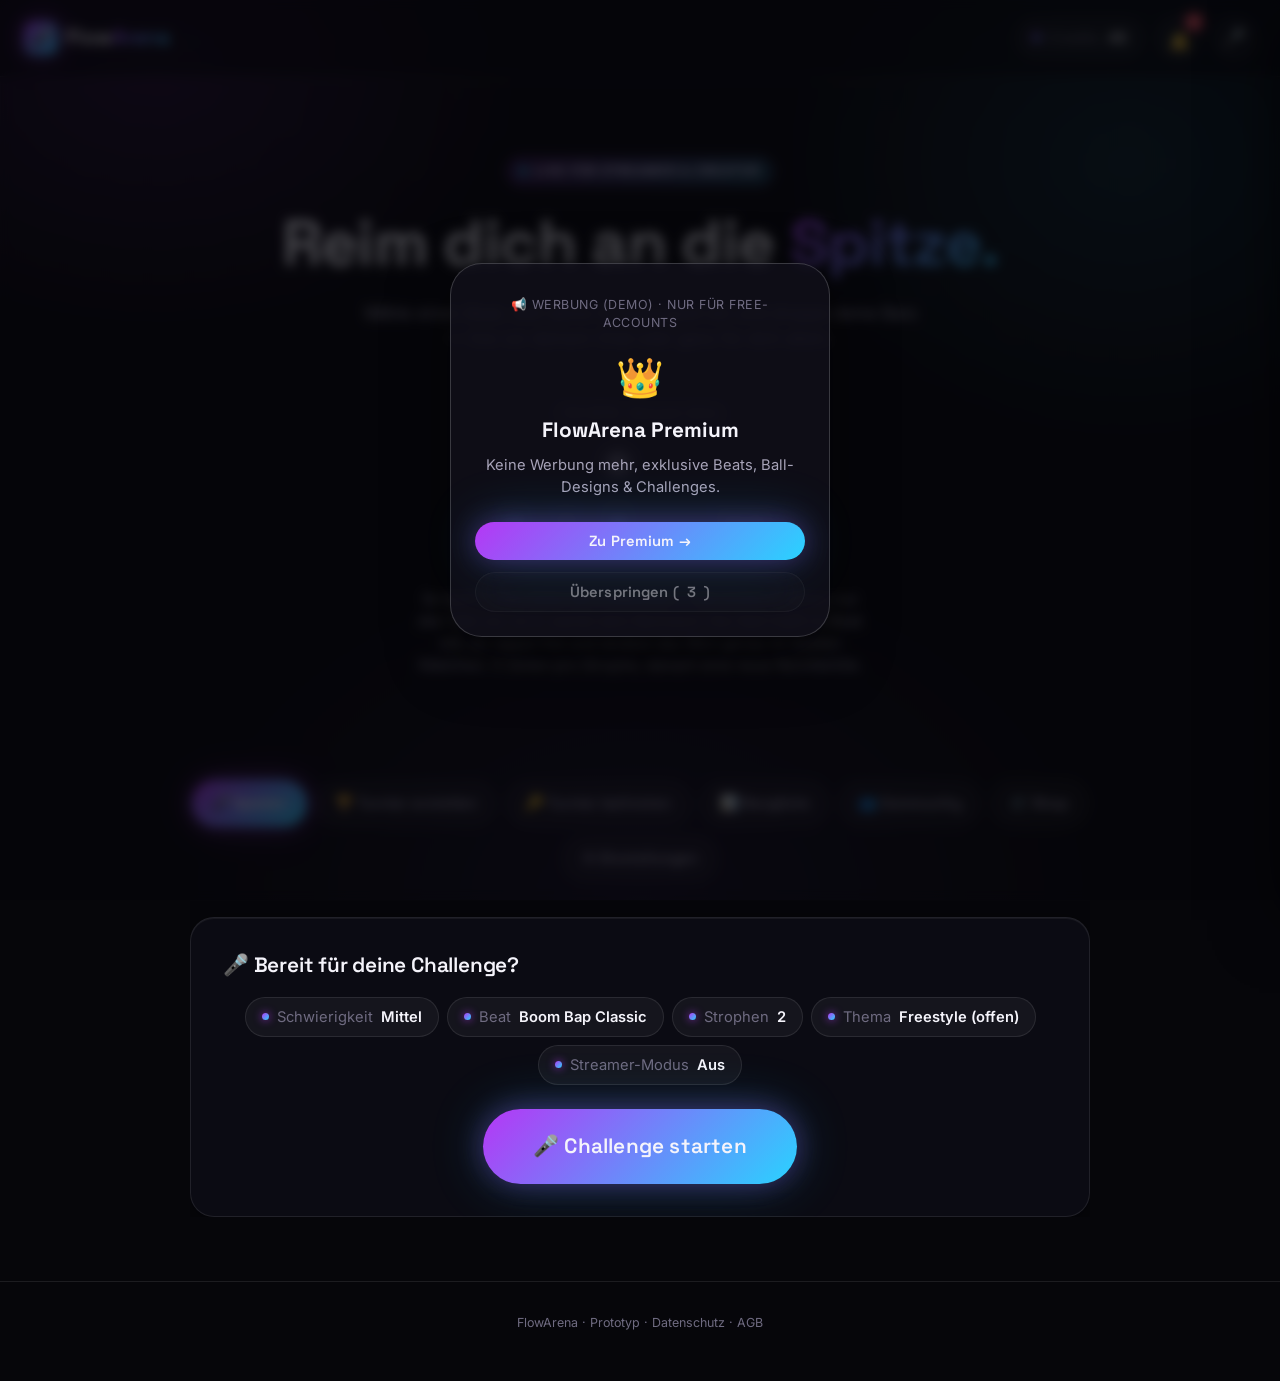
==== commit f26a2005: "Gameplay-Redesign: 5 Kästchen pro ZEILE statt pro Strophe, gilt für alle Modi Kern-Mechanik-Korrektu" ====
--- a/index.html
+++ b/index.html
@@ -59,19 +59,17 @@
 
       <!-- ============ GAMEPLAY-VORSCHAU ============ -->
       <div class="gameplay-preview">
-        <span class="preview-bpm-tag">100 BPM · Beispiel-Strophe</span>
+        <span class="preview-bpm-tag">100 BPM · Beispiel-Zeile</span>
+        <!-- Kästchen werden per JS erzeugt (home.js) — 4 leere Takt-Kästchen
+             + 1 Wort-Kästchen, exakt wie im echten Gameplay (challenge.js). -->
         <div class="preview-track" id="previewTrack">
-          <div class="preview-box">RAUM</div>
-          <div class="preview-box">BAUM</div>
-          <div class="preview-box">KAUM</div>
-          <div class="preview-box">TRAUM</div>
-          <div class="preview-box">SCHAUM</div>
           <div class="beat-ball" id="previewBall" aria-hidden="true"></div>
           <div class="spark-layer" id="previewSparkLayer" aria-hidden="true"></div>
         </div>
         <p class="preview-caption">
-          So läuft's: dein Ball tanzt im Takt des Beats von Wort zu Wort — du rappst jede Zeile frei
-          und landest genau auf dem markierten Wort. 5 Wörter, 5 Zeilen, eine Reimfamilie pro Strophe.
+          So läuft's: jede Zeile hat 5 Kästchen — die ersten 4 geben nur den Takt vor, im 5. wartet
+          dein Reimwort. Der Ball hüpft im Beat mit, du rappst frei und landest das Wort genau im
+          letzten Kästchen. 5 Zeilen pro Strophe, danach eine neue Reimfamilie.
         </p>
       </div>
     </section>
--- a/assets/css/home.css
+++ b/assets/css/home.css
@@ -34,6 +34,10 @@
   padding: 56px var(--sp-4) var(--sp-6);
 }
 
+/* Zeigt EINE Zeile auf einmal: 4 leere Takt-Kästchen + 1 Wort-Kästchen —
+   exakt dieselbe Mechanik wie das echte Gameplay (assets/css/challenge.css
+   .word-slot--tact/--word), damit die Vorschau in Sekunden erklärt, wie
+   sich eine echte Runde anfühlt (siehe docs/GAMEPLAY.md §3). */
 .preview-box {
   position: relative;
   min-width: 64px;
@@ -46,13 +50,35 @@
   font-weight: 700;
   font-size: var(--fs-sm);
   color: var(--text-muted);
-  transition: background 220ms ease, border-color 220ms ease, box-shadow 220ms ease, transform 220ms ease;
+  display: flex;
+  align-items: center;
+  justify-content: center;
+  transition: background 220ms ease, border-color 220ms ease, box-shadow 220ms ease, transform 220ms ease, opacity 220ms ease;
+}
+
+.preview-box--tact {
+  min-width: 40px;
+  min-height: 40px;
+  opacity: 0.5;
+}
+
+.preview-box__tact-dot {
+  width: 7px;
+  height: 7px;
+  border-radius: 50%;
+  background: var(--text-dim);
+  transition: background 220ms ease, transform 220ms ease, box-shadow 220ms ease;
+}
+
+.preview-box--word {
+  min-width: 84px;
 }
 
 /* "glüht wie Magma", wenn der Ball auftrifft (per JS getriggert) —
    Farbwerte kommen aus assets/css/beat-ball.css (geteilt mit der echten
-   Challenge-Bühne, damit Vorschau und Gameplay optisch identisch sind). */
-.preview-box.is-hit {
+   Challenge-Bühne, damit Vorschau und Gameplay optisch identisch sind).
+   Bei Takt-Kästchen ein dezenterer Blau-Puls statt vollem Magma-Glow. */
+.preview-box--word.is-hit {
   color: var(--magma-text);
   background: var(--magma-bg);
   border-color: var(--magma-border);
@@ -60,6 +86,17 @@
   transform: translateY(-3px) scale(1.08);
 }
 
+.preview-box--tact.is-hit {
+  opacity: 1;
+  border-color: var(--border-strong);
+  transform: scale(1.06);
+}
+.preview-box--tact.is-hit .preview-box__tact-dot {
+  background: var(--neon-blue);
+  transform: scale(1.6);
+  box-shadow: 0 0 8px rgba(41, 211, 255, 0.8);
+}
+
 /* .beat-ball, .spark-layer, .pv-spark → assets/css/beat-ball.css */
 
 .preview-caption {
@@ -71,7 +108,8 @@
 
 @media (max-width: 560px) {
   .preview-track { gap: var(--sp-2); padding: 48px var(--sp-2) var(--sp-5); }
-  .preview-box { min-width: 48px; font-size: var(--fs-xs); padding: var(--sp-2) 4px; }
+  .preview-box--word { min-width: 48px; font-size: var(--fs-xs); padding: var(--sp-2) 4px; }
+  .preview-box--tact { min-width: 30px; min-height: 30px; }
 }
 
 /* ---------- Menü-Leiste ---------- */
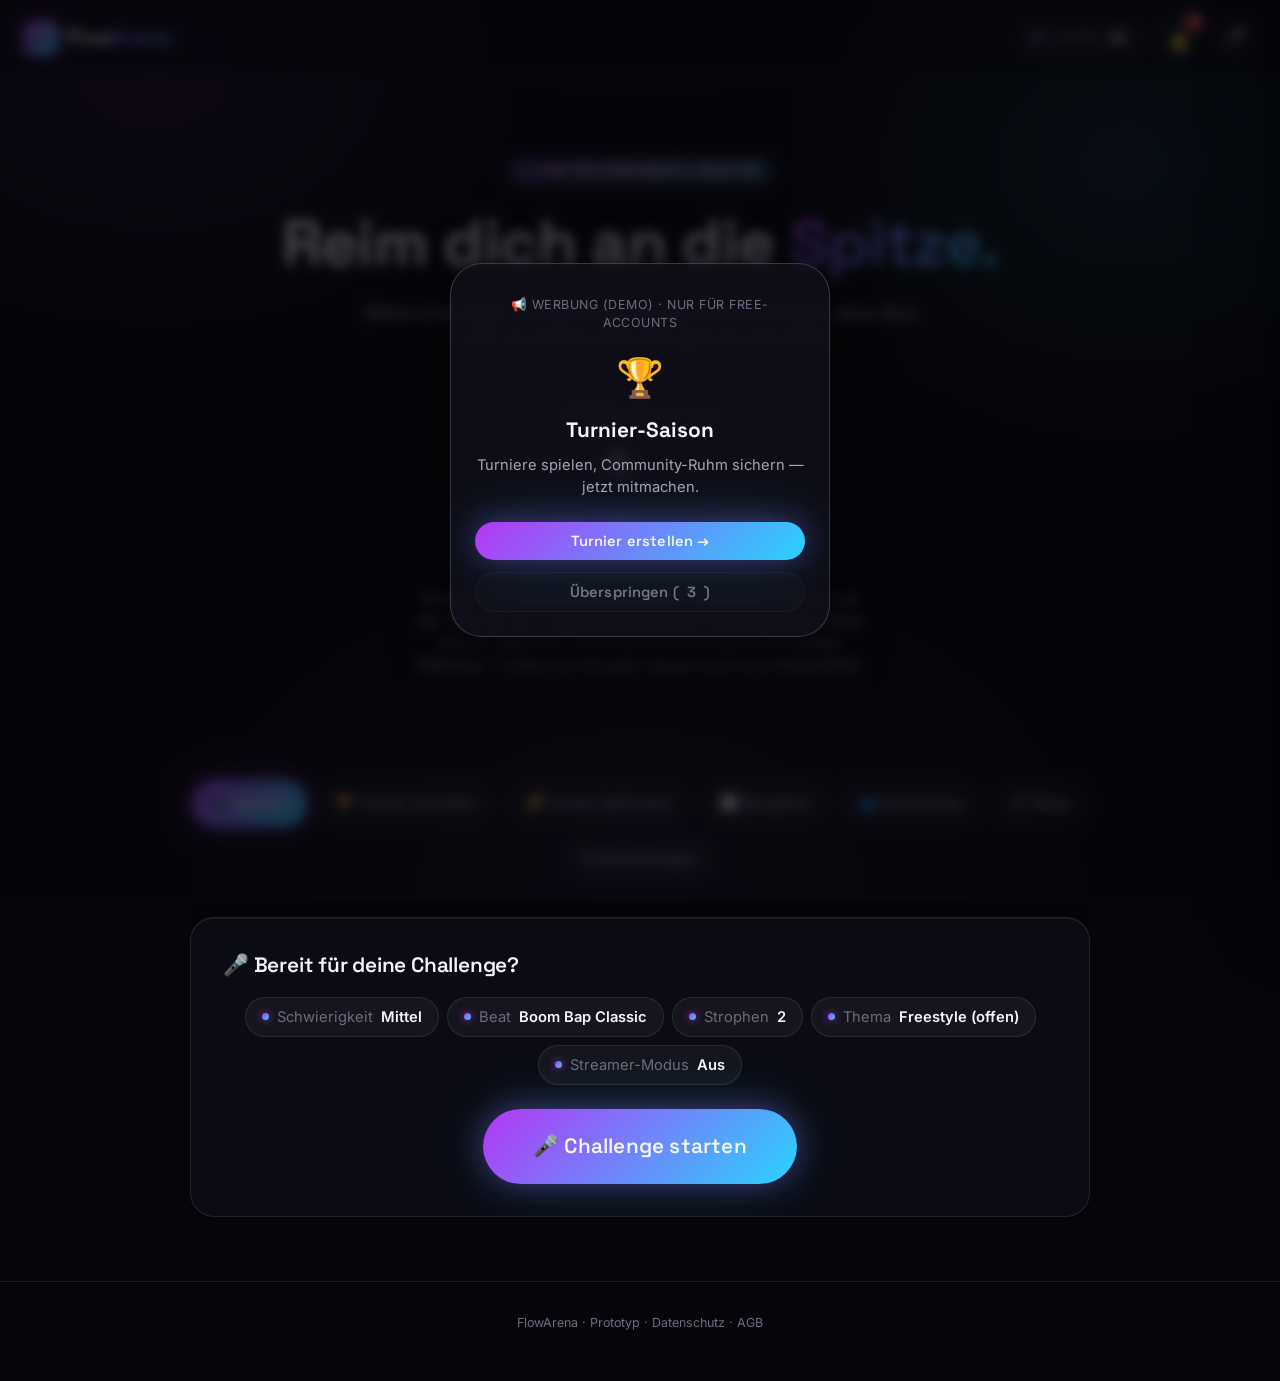
==== commit b2ea46f8: "Turnier-Runde: 3 Strophen statt 1, Beat läuft ohne Unterbrechung Eine Turnier-Runde besteht jetzt au" ====
--- a/index.html
+++ b/index.html
@@ -143,7 +143,7 @@
                 <span class="stepper__value" id="tourneyRoundsValue">3</span>
                 <button class="stepper__btn" id="tourneyRoundsPlus" type="button" aria-label="Mehr Runden">+</button>
               </div>
-              <span class="field__hint">Jede Runde bekommt denselben Beat und dieselben Reimwörter für alle Teilnehmenden.</span>
+              <span class="field__hint">Jede Runde besteht aus 3 Strophen (derselbe Beat, dieselben Reimwörter für alle Teilnehmenden).</span>
             </div>
 
             <div class="play-cta" style="margin-top:var(--sp-6);">
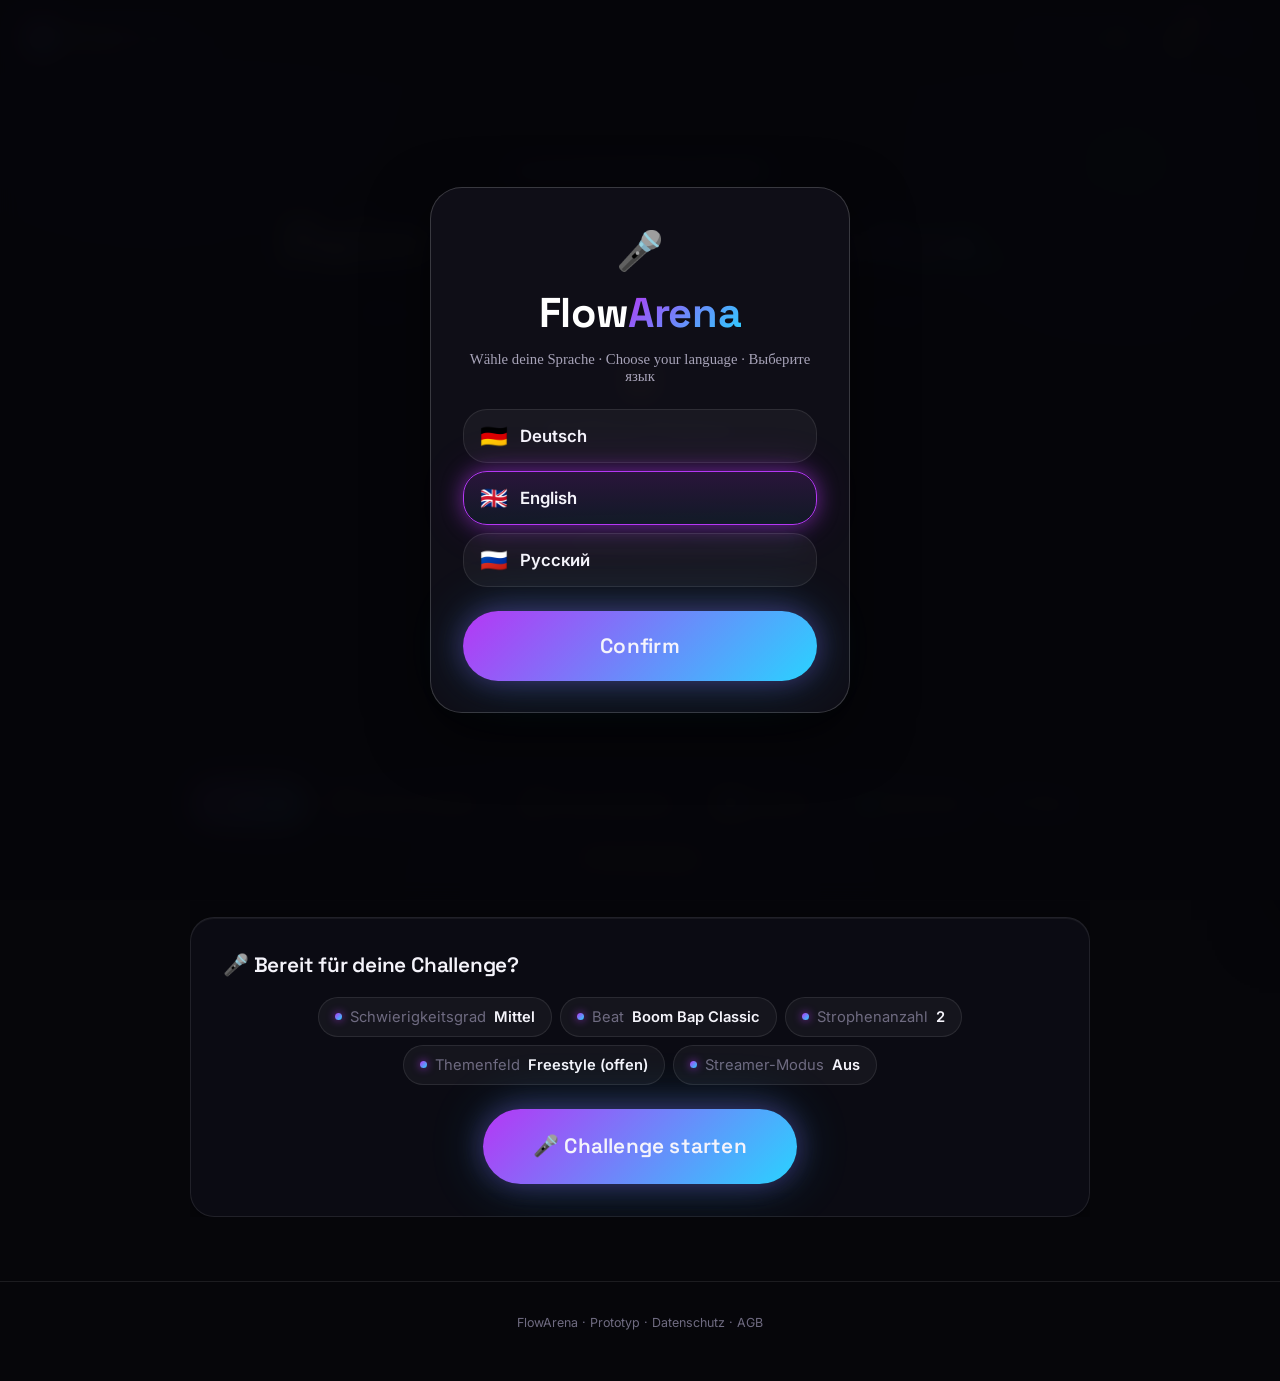
==== commit cd7e8364: "Modul 7 (Teil 1): Mehrsprachigkeit — Engine, Erststart-Auswahl, Gameplay - Neue i18n-Engine (assets/" ====
--- a/index.html
+++ b/index.html
@@ -22,6 +22,7 @@
   <link rel="stylesheet" href="assets/css/home.css" />
   <link rel="stylesheet" href="assets/css/social.css" />
   <link rel="stylesheet" href="assets/css/ads.css" />
+  <link rel="stylesheet" href="assets/css/i18n.css" />
 </head>
 <body>
   <div class="bg-fx" aria-hidden="true"></div>
@@ -34,39 +35,39 @@
     </div>
 
     <div class="nav__actions">
-      <a class="chip" href="profile.html" style="text-decoration:none; cursor:pointer;"><span class="chip__dot"></span><span class="chip__label">Credits</span><span class="chip__value" id="creditsValue">–</span></a>
+      <a class="chip" href="profile.html" style="text-decoration:none; cursor:pointer;"><span class="chip__dot"></span><span class="chip__label" data-i18n="common.credits">Credits</span><span class="chip__value" id="creditsValue">–</span></a>
       <div class="notif-wrap">
-        <button class="btn-icon" id="notifBellBtn" type="button" aria-label="Benachrichtigungen" title="Benachrichtigungen">🔔<span class="notif-badge" id="notifBadge" hidden>0</span></button>
+        <button class="btn-icon" id="notifBellBtn" type="button" data-i18n-attr="aria-label:common.notifications,title:common.notifications">🔔<span class="notif-badge" id="notifBadge" hidden>0</span></button>
         <div class="notif-dropdown" id="notifDropdown" hidden>
-          <div class="notif-dropdown__head"><span>Benachrichtigungen</span><button type="button" id="notifMarkReadBtn">Alle gelesen</button></div>
+          <div class="notif-dropdown__head"><span data-i18n="common.notifications">Benachrichtigungen</span><button type="button" id="notifMarkReadBtn" data-i18n="common.markAllRead">Alle gelesen</button></div>
           <div class="notif-list" id="notifList"></div>
         </div>
       </div>
-      <a class="btn-icon" href="profile.html" aria-label="Profil öffnen" title="Profil" style="display:flex; align-items:center; justify-content:center; text-decoration:none; font-size:1.1rem;" id="profileAvatarLink">🎤</a>
+      <a class="btn-icon" href="profile.html" data-i18n-attr="aria-label:common.profile,title:common.profile" style="display:flex; align-items:center; justify-content:center; text-decoration:none; font-size:1.1rem;" id="profileAvatarLink">🎤</a>
     </div>
   </header>
 
   <main class="page">
     <!-- ============ HERO ============ -->
     <section class="hero">
-      <span class="badge"><span class="badge__pulse"></span> Live für Streamer & Creator</span>
-
-      <h1 class="hero__title">Reim dich an die <span class="accent">Spitze.</span></h1>
-      <p class="hero__subtitle">
+      <span class="badge"><span class="badge__pulse"></span> <span data-i18n="home.liveBadge">Live für Streamer & Creator</span></span>
+
+      <h1 class="hero__title"><span data-i18n="home.heroTitlePre">Reim dich an die </span><span class="accent" data-i18n="home.heroTitleAccent">Spitze.</span></h1>
+      <p class="hero__subtitle" data-i18n="home.heroSubtitle">
         Wähle einen Beat, stell deine Schwierigkeit ein und droppe deine Bars —
         live vor deinem Chat oder ganz für dich allein.
       </p>
 
       <!-- ============ GAMEPLAY-VORSCHAU ============ -->
       <div class="gameplay-preview">
-        <span class="preview-bpm-tag">100 BPM · Beispiel-Zeile</span>
+        <span class="preview-bpm-tag" data-i18n="home.previewBpmTag">100 BPM · Beispiel-Zeile</span>
         <!-- Kästchen werden per JS erzeugt (home.js) — 4 leere Takt-Kästchen
              + 1 Wort-Kästchen, exakt wie im echten Gameplay (challenge.js). -->
         <div class="preview-track" id="previewTrack">
           <div class="beat-ball" id="previewBall" aria-hidden="true"></div>
           <div class="spark-layer" id="previewSparkLayer" aria-hidden="true"></div>
         </div>
-        <p class="preview-caption">
+        <p class="preview-caption" data-i18n="home.previewCaption">
           So läuft's: jede Zeile hat 5 Kästchen — die ersten 4 geben nur den Takt vor, im 5. wartet
           dein Reimwort. Der Ball hüpft im Beat mit, du rappst frei und landest das Wort genau im
           letzten Kästchen. 5 Zeilen pro Strophe, danach eine neue Reimfamilie.
@@ -76,13 +77,13 @@
 
     <!-- ============ MENÜ-LEISTE ============ -->
     <section class="menu-bar" role="tablist" aria-label="Hauptmenü">
-      <button class="menu-btn is-active" type="button" data-panel="play">🎤 Spielen</button>
-      <button class="menu-btn" type="button" data-panel="tournament-create">🏆 Turnier erstellen</button>
-      <button class="menu-btn" type="button" data-panel="tournament-join">🔑 Turnier beitreten</button>
-      <button class="menu-btn" type="button" data-panel="leaderboard">📊 Rangliste</button>
-      <button class="menu-btn" type="button" data-panel="community">👥 Community</button>
-      <button class="menu-btn" type="button" data-panel="shop">🛒 Shop</button>
-      <button class="menu-btn js-open-settings" type="button">⚙️ Einstellungen</button>
+      <button class="menu-btn is-active" type="button" data-panel="play" data-i18n="home.menu.play">🎤 Spielen</button>
+      <button class="menu-btn" type="button" data-panel="tournament-create" data-i18n="home.menu.tournamentCreate">🏆 Turnier erstellen</button>
+      <button class="menu-btn" type="button" data-panel="tournament-join" data-i18n="home.menu.tournamentJoin">🔑 Turnier beitreten</button>
+      <button class="menu-btn" type="button" data-panel="leaderboard" data-i18n="home.menu.leaderboard">📊 Rangliste</button>
+      <button class="menu-btn" type="button" data-panel="community" data-i18n="home.menu.community">👥 Community</button>
+      <button class="menu-btn" type="button" data-panel="shop" data-i18n="home.menu.shop">🛒 Shop</button>
+      <button class="menu-btn js-open-settings" type="button" data-i18n="home.menu.settings">⚙️ Einstellungen</button>
     </section>
 
     <!-- ============ PANELS (Akkordeon) ============ -->
@@ -91,12 +92,12 @@
       <div class="menu-panel is-open" data-panel="play">
         <div class="menu-panel__inner">
           <div class="card-glass menu-panel__card">
-            <h2 class="menu-panel__title">🎤 Bereit für deine Challenge?</h2>
+            <h2 class="menu-panel__title" data-i18n="home.play.title">🎤 Bereit für deine Challenge?</h2>
             <div class="play-summary" id="quickSettingsChips" aria-label="Aktuelle Einstellungen">
               <!-- wird per JS befüllt -->
             </div>
             <div class="play-cta">
-              <button class="btn btn-primary btn-hero" id="startChallengeBtn" type="button">🎤 Challenge starten</button>
+              <button class="btn btn-primary btn-hero" id="startChallengeBtn" type="button" data-i18n="home.play.startBtn">🎤 Challenge starten</button>
             </div>
           </div>
         </div>
@@ -106,48 +107,48 @@
       <div class="menu-panel" data-panel="tournament-create">
         <div class="menu-panel__inner">
           <div class="card-glass menu-panel__card">
-            <h2 class="menu-panel__title">🏆 Turnier erstellen</h2>
+            <h2 class="menu-panel__title" data-i18n="home.tournamentCreate.title">🏆 Turnier erstellen</h2>
 
             <div class="field">
-              <div class="field__head"><span class="field__label">Schwierigkeitsgrad</span></div>
+              <div class="field__head"><span class="field__label" data-i18n="home.tournamentCreate.difficultyLabel">Schwierigkeitsgrad</span></div>
               <div class="segmented" role="group" aria-label="Turnier-Schwierigkeitsgrad">
-                <button class="segmented__opt js-tourney-difficulty" data-value="leicht" type="button">Leicht</button>
-                <button class="segmented__opt js-tourney-difficulty" data-value="mittel" type="button">Mittel</button>
-                <button class="segmented__opt js-tourney-difficulty" data-value="schwer" type="button">Schwer</button>
+                <button class="segmented__opt js-tourney-difficulty" data-value="leicht" type="button" data-i18n="common.difficulty.leicht">Leicht</button>
+                <button class="segmented__opt js-tourney-difficulty" data-value="mittel" type="button" data-i18n="common.difficulty.mittel">Mittel</button>
+                <button class="segmented__opt js-tourney-difficulty" data-value="schwer" type="button" data-i18n="common.difficulty.schwer">Schwer</button>
               </div>
             </div>
 
             <div class="field">
-              <div class="field__head"><span class="field__label">Beat</span></div>
+              <div class="field__head"><span class="field__label" data-i18n="home.tournamentCreate.beatLabel">Beat</span></div>
               <select class="select" id="tourneyBeatSelect"></select>
-              <span class="field__hint">Nur bereits freigeschaltete Beats stehen zur Auswahl (siehe Shop).</span>
+              <span class="field__hint" data-i18n="home.tournamentCreate.beatHint">Nur bereits freigeschaltete Beats stehen zur Auswahl (siehe Shop).</span>
             </div>
 
             <div class="field">
-              <div class="field__head"><span class="field__label">Themenfeld</span></div>
+              <div class="field__head"><span class="field__label" data-i18n="home.tournamentCreate.topicLabel">Themenfeld</span></div>
               <select class="select" id="tourneyTopicSelect">
-                <option value="freestyle">Freestyle (offen)</option>
-                <option value="love">Liebe &amp; Beziehungen</option>
-                <option value="money">Money &amp; Grind</option>
-                <option value="street">Streetlife</option>
-                <option value="motivation">Motivation &amp; Aufstieg</option>
-                <option value="battle">Battle / Diss</option>
-                <option value="random">Zufällig</option>
+                <option value="freestyle" data-i18n="common.topics.freestyle">Freestyle (offen)</option>
+                <option value="love" data-i18n="common.topics.love">Liebe &amp; Beziehungen</option>
+                <option value="money" data-i18n="common.topics.money">Money &amp; Grind</option>
+                <option value="street" data-i18n="common.topics.street">Streetlife</option>
+                <option value="motivation" data-i18n="common.topics.motivation">Motivation &amp; Aufstieg</option>
+                <option value="battle" data-i18n="common.topics.battle">Battle / Diss</option>
+                <option value="random" data-i18n="common.topics.random">Zufällig</option>
               </select>
             </div>
 
             <div class="field" style="margin-bottom:0;">
-              <div class="field__head"><span class="field__label">Rundenzahl</span></div>
+              <div class="field__head"><span class="field__label" data-i18n="home.tournamentCreate.roundsLabel">Rundenzahl</span></div>
               <div class="stepper">
-                <button class="stepper__btn" id="tourneyRoundsMinus" type="button" aria-label="Weniger Runden">−</button>
+                <button class="stepper__btn" id="tourneyRoundsMinus" type="button" data-i18n-attr="aria-label:home.tournamentCreate.lessRounds">−</button>
                 <span class="stepper__value" id="tourneyRoundsValue">3</span>
-                <button class="stepper__btn" id="tourneyRoundsPlus" type="button" aria-label="Mehr Runden">+</button>
+                <button class="stepper__btn" id="tourneyRoundsPlus" type="button" data-i18n-attr="aria-label:home.tournamentCreate.moreRounds">+</button>
               </div>
-              <span class="field__hint">Jede Runde besteht aus 3 Strophen (derselbe Beat, dieselben Reimwörter für alle Teilnehmenden).</span>
+              <span class="field__hint" data-i18n="home.tournamentCreate.roundsHint">Jede Runde besteht aus 3 Strophen (derselbe Beat, dieselben Reimwörter für alle Teilnehmenden).</span>
             </div>
 
             <div class="play-cta" style="margin-top:var(--sp-6);">
-              <button class="btn btn-primary btn-hero" id="createTournamentBtn" type="button">🏆 Turnier erstellen</button>
+              <button class="btn btn-primary btn-hero" id="createTournamentBtn" type="button" data-i18n="home.tournamentCreate.submitBtn">🏆 Turnier erstellen</button>
             </div>
           </div>
         </div>
@@ -157,14 +158,14 @@
       <div class="menu-panel" data-panel="tournament-join">
         <div class="menu-panel__inner">
           <div class="card-glass menu-panel__card" style="text-align:center;">
-            <h2 class="menu-panel__title" style="justify-content:center;">🔑 Turnier beitreten</h2>
-            <p style="color:var(--text-muted); font-size:var(--fs-sm); margin-bottom:var(--sp-5);">Gib den 4-stelligen Raum-Code ein, den du vom Host bekommen hast.</p>
+            <h2 class="menu-panel__title" style="justify-content:center;" data-i18n="home.tournamentJoin.title">🔑 Turnier beitreten</h2>
+            <p style="color:var(--text-muted); font-size:var(--fs-sm); margin-bottom:var(--sp-5);" data-i18n="home.tournamentJoin.hint">Gib den 4-stelligen Raum-Code ein, den du vom Host bekommen hast.</p>
             <input class="select" id="joinCodeInput" type="text" inputmode="numeric" pattern="[0-9]{4}" maxlength="4"
                    placeholder="0000" style="max-width:180px; margin:0 auto var(--sp-5); text-align:center; font-family:var(--font-display); font-size:var(--fs-xl); font-weight:700; letter-spacing:0.3em;" />
             <div class="play-cta">
-              <button class="btn btn-primary btn-hero" id="joinTournamentBtn" type="button">🔑 Beitreten</button>
-            </div>
-            <p style="color:var(--text-dim); font-size:var(--fs-xs); max-width:420px; margin:var(--sp-5) auto 0;">
+              <button class="btn btn-primary btn-hero" id="joinTournamentBtn" type="button" data-i18n="home.tournamentJoin.submitBtn">🔑 Beitreten</button>
+            </div>
+            <p style="color:var(--text-dim); font-size:var(--fs-xs); max-width:420px; margin:var(--sp-5) auto 0;" data-i18n="home.tournamentJoin.note">
               Hinweis: Turniere sind aktuell lokal auf diesem Gerät gespeichert (kein Backend) — ein Code
               funktioniert nur im selben Browser, in dem das Turnier erstellt wurde. Echtes
               geräteübergreifendes Multiplayer kommt mit einem Backend.
@@ -177,9 +178,9 @@
       <div class="menu-panel" data-panel="leaderboard">
         <div class="menu-panel__inner">
           <div class="card-glass menu-panel__card">
-            <h2 class="menu-panel__title">📊 Rangliste</h2>
+            <h2 class="menu-panel__title" data-i18n="home.leaderboard.title">📊 Rangliste</h2>
             <div id="leaderboardMini"></div>
-            <a class="panel-footer-link" href="community.html#leaderboard">Vollständige Rangliste ansehen →</a>
+            <a class="panel-footer-link" href="community.html#leaderboard" data-i18n="home.leaderboard.fullLink">Vollständige Rangliste ansehen →</a>
           </div>
         </div>
       </div>
@@ -188,9 +189,9 @@
       <div class="menu-panel" data-panel="community">
         <div class="menu-panel__inner">
           <div class="card-glass menu-panel__card">
-            <h2 class="menu-panel__title">👥 Community</h2>
+            <h2 class="menu-panel__title" data-i18n="home.community.title">👥 Community</h2>
             <div class="feed-list" id="communityMini"></div>
-            <a class="panel-footer-link" href="community.html">Zum vollständigen Feed →</a>
+            <a class="panel-footer-link" href="community.html" data-i18n="home.community.fullLink">Zum vollständigen Feed →</a>
           </div>
         </div>
       </div>
@@ -199,17 +200,17 @@
       <div class="menu-panel" data-panel="shop">
         <div class="menu-panel__inner">
           <div class="card-glass menu-panel__card">
-            <h2 class="menu-panel__title">🛒 Shop</h2>
-            <p style="color:var(--text-muted); font-size:var(--fs-sm); margin-bottom:var(--sp-4);">
+            <h2 class="menu-panel__title" data-i18n="home.shop.title">🛒 Shop</h2>
+            <p style="color:var(--text-muted); font-size:var(--fs-sm); margin-bottom:var(--sp-4);" data-i18n="home.shop.intro">
               Beats freischalten, Ball-Designs, Premium und Credits — alles nie mit einem Gameplay-Vorteil, siehe
               der vollständige Shop.
             </p>
             <div class="shop-grid" id="shopGrid"></div>
             <div class="shop-premium-teaser">
-              <span>👑 Mit Premium sind alle Beats, Ball-Designs & Challenges sofort freigeschaltet — keine Werbung mehr.</span>
-              <a class="btn btn-glass btn-sm" href="shop.html#premium" style="text-decoration:none;">Zu Premium</a>
-            </div>
-            <a class="panel-footer-link" href="shop.html">Zum vollständigen Shop →</a>
+              <span data-i18n="home.shop.premiumTeaser">👑 Mit Premium sind alle Beats, Ball-Designs & Challenges sofort freigeschaltet — keine Werbung mehr.</span>
+              <a class="btn btn-glass btn-sm" href="shop.html#premium" style="text-decoration:none;" data-i18n="home.shop.premiumLink">Zu Premium</a>
+            </div>
+            <a class="panel-footer-link" href="shop.html" data-i18n="home.shop.fullLink">Zum vollständigen Shop →</a>
           </div>
         </div>
       </div>
@@ -217,62 +218,70 @@
   </main>
 
   <footer class="footer">
-    <p>FlowArena · Prototyp · <a href="datenschutz.html" style="color:inherit;">Datenschutz</a> · <a href="agb.html" style="color:inherit;">AGB</a></p>
+    <p><span data-i18n="home.footer">FlowArena · Prototyp</span> · <a href="datenschutz.html" style="color:inherit;" data-i18n="home.footerPrivacy">Datenschutz</a> · <a href="agb.html" style="color:inherit;" data-i18n="home.footerTerms">AGB</a></p>
   </footer>
 
   <!-- ============ SETTINGS DRAWER ============ -->
   <div class="drawer-overlay" id="drawerOverlay"></div>
   <aside class="settings-drawer glass" id="settingsDrawer" aria-hidden="true" aria-label="Einstellungen">
     <div class="settings-drawer__head">
-      <h2 style="font-size: var(--fs-lg);">Einstellungen</h2>
-      <button class="btn-icon" id="closeSettingsBtn" type="button" aria-label="Schließen">✕</button>
+      <h2 style="font-size: var(--fs-lg);" data-i18n="settings.title">Einstellungen</h2>
+      <button class="btn-icon" id="closeSettingsBtn" type="button" data-i18n-attr="aria-label:common.close">✕</button>
     </div>
 
     <div class="settings-drawer__body">
       <div class="field">
         <div class="field__head">
-          <span class="field__label">Schwierigkeitsgrad</span>
+          <span class="field__label" data-i18n="settings.languageLabel">Sprache</span>
+        </div>
+        <div class="lang-switch" id="languageSwitch"></div>
+        <span class="field__hint" data-i18n="settings.languageHint">Wirkt sofort — Menüs, Reimwörter und KI-Feedback wechseln direkt in die gewählte Sprache.</span>
+      </div>
+
+      <div class="field">
+        <div class="field__head">
+          <span class="field__label" data-i18n="settings.difficultyLabel">Schwierigkeitsgrad</span>
         </div>
         <div class="segmented" role="group" aria-label="Schwierigkeitsgrad">
-          <button class="segmented__opt js-difficulty-opt" data-value="leicht" type="button">Leicht</button>
-          <button class="segmented__opt js-difficulty-opt" data-value="mittel" type="button">Mittel</button>
-          <button class="segmented__opt js-difficulty-opt" data-value="schwer" type="button">Schwer</button>
-        </div>
-        <span class="field__hint">Bestimmt Reimzeit, Wortschatz-Vorgaben und Bewertungsmaßstab.</span>
-      </div>
-
-      <div class="field">
-        <div class="field__head">
-          <span class="field__label">Beat-Auswahl</span>
+          <button class="segmented__opt js-difficulty-opt" data-value="leicht" type="button" data-i18n="common.difficulty.leicht">Leicht</button>
+          <button class="segmented__opt js-difficulty-opt" data-value="mittel" type="button" data-i18n="common.difficulty.mittel">Mittel</button>
+          <button class="segmented__opt js-difficulty-opt" data-value="schwer" type="button" data-i18n="common.difficulty.schwer">Schwer</button>
+        </div>
+        <span class="field__hint" data-i18n="settings.difficultyHint">Bestimmt Reimzeit, Wortschatz-Vorgaben und Bewertungsmaßstab.</span>
+      </div>
+
+      <div class="field">
+        <div class="field__head">
+          <span class="field__label" data-i18n="settings.beatLabel">Beat-Auswahl</span>
         </div>
         <div class="beat-list" id="beatList"></div>
-        <span class="field__hint">BPM bestimmt exakt das Timing der Challenge — Ball und Zeilenwechsel laufen synchron zum Beat.</span>
-      </div>
-
-      <div class="field">
-        <div class="field__head">
-          <span class="field__label">Strophenanzahl</span>
+        <span class="field__hint" data-i18n="settings.beatHint">BPM bestimmt exakt das Timing der Challenge — Ball und Zeilenwechsel laufen synchron zum Beat.</span>
+      </div>
+
+      <div class="field">
+        <div class="field__head">
+          <span class="field__label" data-i18n="settings.versesLabel">Strophenanzahl</span>
         </div>
         <div class="stepper">
-          <button class="stepper__btn" id="versesMinus" type="button" aria-label="Weniger Strophen">−</button>
+          <button class="stepper__btn" id="versesMinus" type="button" data-i18n-attr="aria-label:settings.versesLess">−</button>
           <span class="stepper__value" id="versesValue">2</span>
-          <button class="stepper__btn" id="versesPlus" type="button" aria-label="Mehr Strophen">+</button>
-        </div>
-        <span class="field__hint">Bis 5 Strophen kostenlos, mehr (bis 10) mit Premium.</span>
-      </div>
-
-      <div class="field">
-        <div class="field__head">
-          <span class="field__label">Themenfeld</span>
+          <button class="stepper__btn" id="versesPlus" type="button" data-i18n-attr="aria-label:settings.versesMore">+</button>
+        </div>
+        <span class="field__hint" data-i18n="settings.versesHint">Bis 5 Strophen kostenlos, mehr (bis 10) mit Premium.</span>
+      </div>
+
+      <div class="field">
+        <div class="field__head">
+          <span class="field__label" data-i18n="settings.topicLabel">Themenfeld</span>
         </div>
         <select class="select" id="topicSelect">
-          <option value="freestyle">Freestyle (offen)</option>
-          <option value="love">Liebe &amp; Beziehungen</option>
-          <option value="money">Money &amp; Grind</option>
-          <option value="street">Streetlife</option>
-          <option value="motivation">Motivation &amp; Aufstieg</option>
-          <option value="battle">Battle / Diss</option>
-          <option value="random">Zufällig</option>
+          <option value="freestyle" data-i18n="common.topics.freestyle">Freestyle (offen)</option>
+          <option value="love" data-i18n="common.topics.love">Liebe &amp; Beziehungen</option>
+          <option value="money" data-i18n="common.topics.money">Money &amp; Grind</option>
+          <option value="street" data-i18n="common.topics.street">Streetlife</option>
+          <option value="motivation" data-i18n="common.topics.motivation">Motivation &amp; Aufstieg</option>
+          <option value="battle" data-i18n="common.topics.battle">Battle / Diss</option>
+          <option value="random" data-i18n="common.topics.random">Zufällig</option>
         </select>
       </div>
 
@@ -280,41 +289,43 @@
         <div class="field__head">
           <label class="toggle" id="streamerToggle" role="switch" aria-checked="false">
             <span class="toggle__track"><span class="toggle__thumb"></span></span>
-            <span class="toggle__label">Streamer-Modus</span>
+            <span class="toggle__label" data-i18n="settings.streamerLabel">Streamer-Modus</span>
           </label>
         </div>
-        <span class="field__hint">Großer Text, Overlay-Layout &amp; Chat-freundliche Ansicht.</span>
+        <span class="field__hint" data-i18n="settings.streamerHint">Großer Text, Overlay-Layout &amp; Chat-freundliche Ansicht.</span>
       </div>
 
       <div class="field">
         <div class="field__head">
           <label class="toggle" id="roastToggle" role="switch" aria-checked="false">
             <span class="toggle__track"><span class="toggle__thumb"></span></span>
-            <span class="toggle__label">Roast-Modus</span>
+            <span class="toggle__label" data-i18n="settings.roastLabel">Roast-Modus</span>
           </label>
         </div>
-        <span class="field__hint">Der KI-Kommentar nach der Challenge wird frecher — bleibt aber immer respektvoll und bezieht sich nur auf deine Performance.</span>
+        <span class="field__hint" data-i18n="settings.roastHint">Der KI-Kommentar nach der Challenge wird frecher — bleibt aber immer respektvoll und bezieht sich nur auf deine Performance.</span>
       </div>
 
       <div class="field" style="margin-bottom:0;">
         <div class="field__head">
           <label class="toggle" id="soundToggle" role="switch" aria-checked="true">
             <span class="toggle__track"><span class="toggle__thumb"></span></span>
-            <span class="toggle__label">Klick-Sounds</span>
+            <span class="toggle__label" data-i18n="settings.soundLabel">Klick-Sounds</span>
           </label>
         </div>
-        <span class="field__hint">Dezente UI-Sounds beim Klicken &amp; Auswählen.</span>
+        <span class="field__hint" data-i18n="settings.soundHint">Dezente UI-Sounds beim Klicken &amp; Auswählen.</span>
       </div>
     </div>
 
     <div class="settings-drawer__foot">
-      <button class="btn btn-primary" id="saveSettingsBtn" type="button">Speichern &amp; schließen</button>
+      <button class="btn btn-primary" id="saveSettingsBtn" type="button" data-i18n="settings.saveBtn">Speichern &amp; schließen</button>
     </div>
   </aside>
 
   <!-- ============ TOAST ============ -->
   <div class="toast" id="toast" role="status" aria-live="polite"></div>
 
+  <script src="assets/js/i18n-data.js"></script>
+  <script src="assets/js/i18n.js"></script>
   <script src="assets/js/sound.js"></script>
   <script src="assets/js/data.js"></script>
   <script src="assets/js/profile-data.js"></script>
--- a/assets/css/i18n.css
+++ b/assets/css/i18n.css
@@ -0,0 +1,138 @@
+/* =========================================================================
+   FlowArena — i18n: Erststart-Sprachwahl + Sprachumschalter (Einstellungen)
+   ========================================================================= */
+
+.i18n-picker-overlay {
+  position: fixed;
+  inset: 0;
+  z-index: 500;
+  display: flex;
+  align-items: center;
+  justify-content: center;
+  background: rgba(6, 6, 10, 0.92);
+  backdrop-filter: blur(10px);
+  padding: var(--sp-4);
+  opacity: 1;
+  transition: opacity 220ms var(--ease-out);
+}
+
+.i18n-picker-overlay.is-leaving {
+  opacity: 0;
+}
+
+.i18n-picker {
+  width: 100%;
+  max-width: 420px;
+  padding: var(--sp-10) var(--sp-8) var(--sp-8);
+  border-radius: var(--r-xl);
+  background: var(--glass-bg-strong);
+  border: 1px solid var(--border-strong);
+  box-shadow: var(--shadow-elevated);
+  text-align: center;
+}
+
+.i18n-picker__logo {
+  font-size: 2.4rem;
+  margin-bottom: var(--sp-3);
+}
+
+.i18n-picker__title {
+  font-family: var(--font-display);
+  font-size: var(--fs-2xl);
+  font-weight: 700;
+  margin-bottom: var(--sp-3);
+}
+
+.i18n-picker__title-accent {
+  background: var(--gradient-accent);
+  -webkit-background-clip: text;
+  background-clip: text;
+  color: transparent;
+}
+
+.i18n-picker__sub {
+  color: var(--text-muted);
+  font-size: var(--fs-sm);
+  margin-bottom: var(--sp-6);
+}
+
+.i18n-picker__opts {
+  display: flex;
+  flex-direction: column;
+  gap: var(--sp-2);
+  margin-bottom: var(--sp-6);
+}
+
+.i18n-picker__opt {
+  display: flex;
+  align-items: center;
+  gap: var(--sp-3);
+  padding: var(--sp-3) var(--sp-4);
+  border-radius: var(--r-lg);
+  background: var(--surface);
+  border: 1px solid var(--border);
+  color: var(--text);
+  font-family: var(--font-body);
+  font-size: var(--fs-md);
+  font-weight: 600;
+  cursor: pointer;
+  transition: all var(--dur-fast) var(--ease-out);
+}
+
+.i18n-picker__opt:hover {
+  border-color: var(--border-strong);
+  transform: translateY(-1px);
+}
+
+.i18n-picker__opt.is-selected {
+  border-color: var(--neon-purple);
+  background: linear-gradient(180deg, rgba(181, 55, 245, 0.16), rgba(41, 211, 255, 0.06));
+  box-shadow: var(--glow-purple);
+}
+
+.i18n-picker__opt-flag {
+  font-size: 1.4rem;
+}
+
+.i18n-picker__confirm {
+  width: 100%;
+}
+
+/* ---------- Sprachumschalter im Einstellungen-Drawer ---------- */
+.lang-switch {
+  display: flex;
+  gap: var(--sp-2);
+}
+
+.lang-switch__opt {
+  flex: 1;
+  display: flex;
+  flex-direction: column;
+  align-items: center;
+  gap: 4px;
+  padding: var(--sp-3) var(--sp-2);
+  border-radius: var(--r-md);
+  background: var(--surface);
+  border: 1px solid var(--border);
+  color: var(--text-muted);
+  font-size: var(--fs-xs);
+  font-weight: 600;
+  cursor: pointer;
+  transition: all var(--dur-fast) var(--ease-out);
+}
+
+.lang-switch__opt:hover {
+  color: var(--text);
+  border-color: var(--border-strong);
+}
+
+.lang-switch__opt.is-active {
+  color: var(--text);
+  border-color: var(--neon-purple);
+  background: linear-gradient(180deg, rgba(181, 55, 245, 0.16), rgba(41, 211, 255, 0.06));
+  box-shadow: var(--glow-purple);
+}
+
+.lang-switch__flag {
+  font-size: 1.3rem;
+}
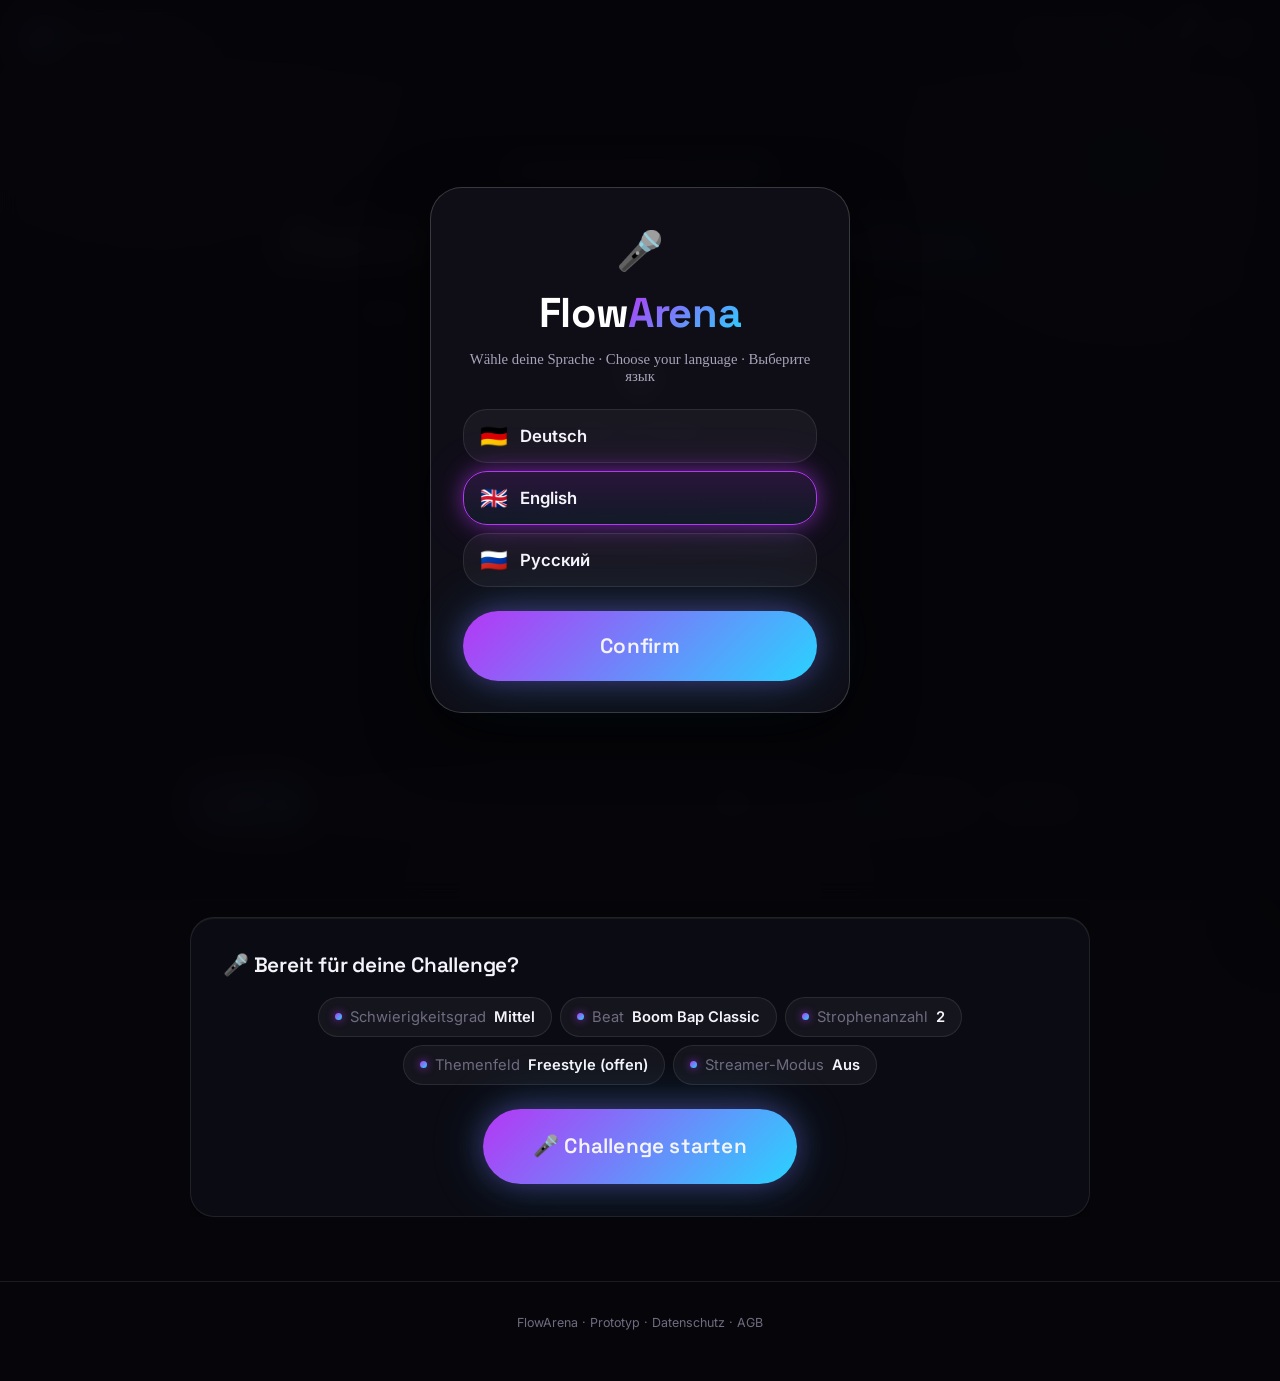
==== commit bd10e576: "Modul 7 (Teil 8): Mehrsprachigkeit — Seitentitel, Homepage-Ballvorschau - Alle 8 Seitentitel (<title" ====
--- a/index.html
+++ b/index.html
@@ -3,7 +3,7 @@
 <head>
   <meta charset="UTF-8" />
   <meta name="viewport" content="width=device-width, initial-scale=1, viewport-fit=cover" />
-  <title>FlowArena — Reim dich an die Spitze</title>
+  <title data-i18n="meta.titles.index">FlowArena — Reim dich an die Spitze</title>
   <meta name="description" content="FlowArena: Rap-Challenges für Streamer und Creator. Beat wählen, Schwierigkeit einstellen, Bars droppen." />
   <meta name="theme-color" content="#06060a" />
 
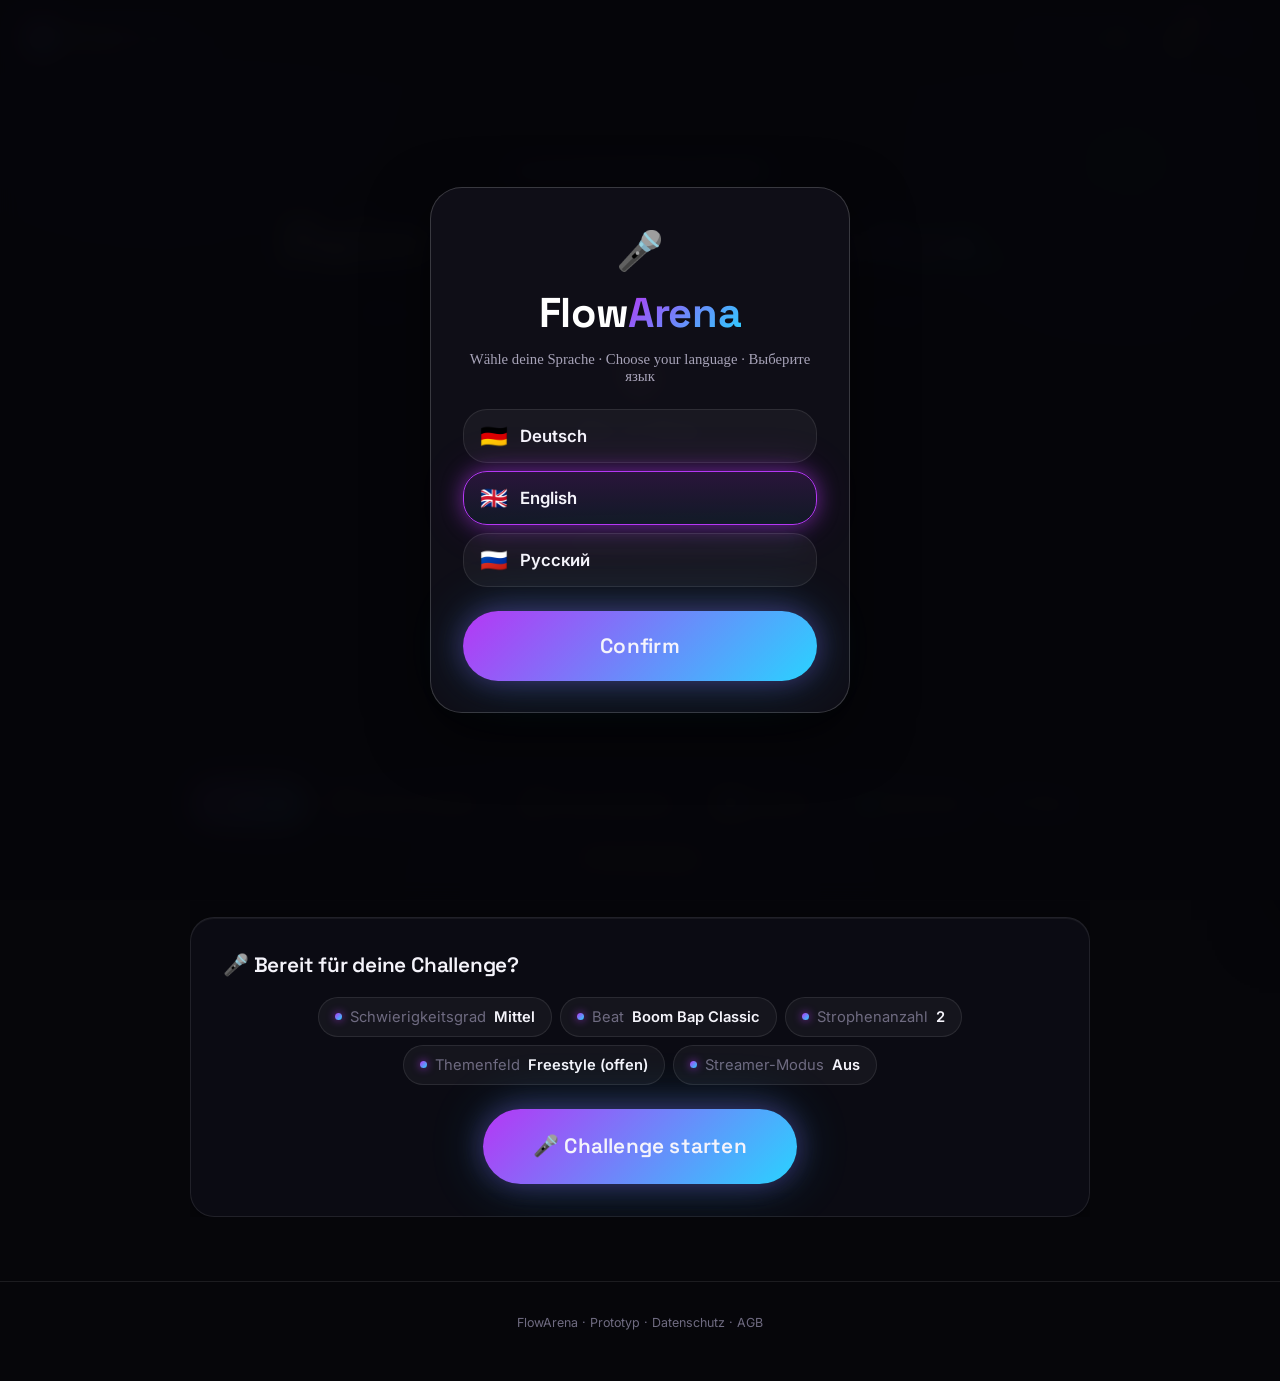
==== commit 701b872f: "Modul 7-Ausbau: Reimwort-System generalüberholt — riesige Datenbank, Anti-Wiederholung, Street-Modus" ====
--- a/index.html
+++ b/index.html
@@ -133,8 +133,19 @@
                 <option value="street" data-i18n="common.topics.street">Streetlife</option>
                 <option value="motivation" data-i18n="common.topics.motivation">Motivation &amp; Aufstieg</option>
                 <option value="battle" data-i18n="common.topics.battle">Battle / Diss</option>
+                <option value="humor" data-i18n="common.topics.humor">Humor</option>
                 <option value="random" data-i18n="common.topics.random">Zufällig</option>
               </select>
+            </div>
+
+            <div class="field">
+              <div class="field__head">
+                <label class="toggle" id="tourneyStreetModeToggle" role="switch" aria-checked="false">
+                  <span class="toggle__track"><span class="toggle__thumb"></span></span>
+                  <span class="toggle__label" data-i18n="settings.streetModeLabel">Street-Modus</span>
+                </label>
+              </div>
+              <span class="field__hint" data-i18n="settings.streetModeHint">Härtere, direktere Battle-Rap-Reimwörter und -Themen. Aus: neutrale, allgemeine Reimwörter.</span>
             </div>
 
             <div class="field" style="margin-bottom:0;">
@@ -281,6 +292,7 @@
           <option value="street" data-i18n="common.topics.street">Streetlife</option>
           <option value="motivation" data-i18n="common.topics.motivation">Motivation &amp; Aufstieg</option>
           <option value="battle" data-i18n="common.topics.battle">Battle / Diss</option>
+          <option value="humor" data-i18n="common.topics.humor">Humor</option>
           <option value="random" data-i18n="common.topics.random">Zufällig</option>
         </select>
       </div>
@@ -303,6 +315,16 @@
           </label>
         </div>
         <span class="field__hint" data-i18n="settings.roastHint">Der KI-Kommentar nach der Challenge wird frecher — bleibt aber immer respektvoll und bezieht sich nur auf deine Performance.</span>
+      </div>
+
+      <div class="field">
+        <div class="field__head">
+          <label class="toggle" id="streetModeToggle" role="switch" aria-checked="false">
+            <span class="toggle__track"><span class="toggle__thumb"></span></span>
+            <span class="toggle__label" data-i18n="settings.streetModeLabel">Street-Modus</span>
+          </label>
+        </div>
+        <span class="field__hint" data-i18n="settings.streetModeHint">Härtere, direktere Battle-Rap-Reimwörter und -Themen. Aus: neutrale, allgemeine Reimwörter.</span>
       </div>
 
       <div class="field" style="margin-bottom:0;">
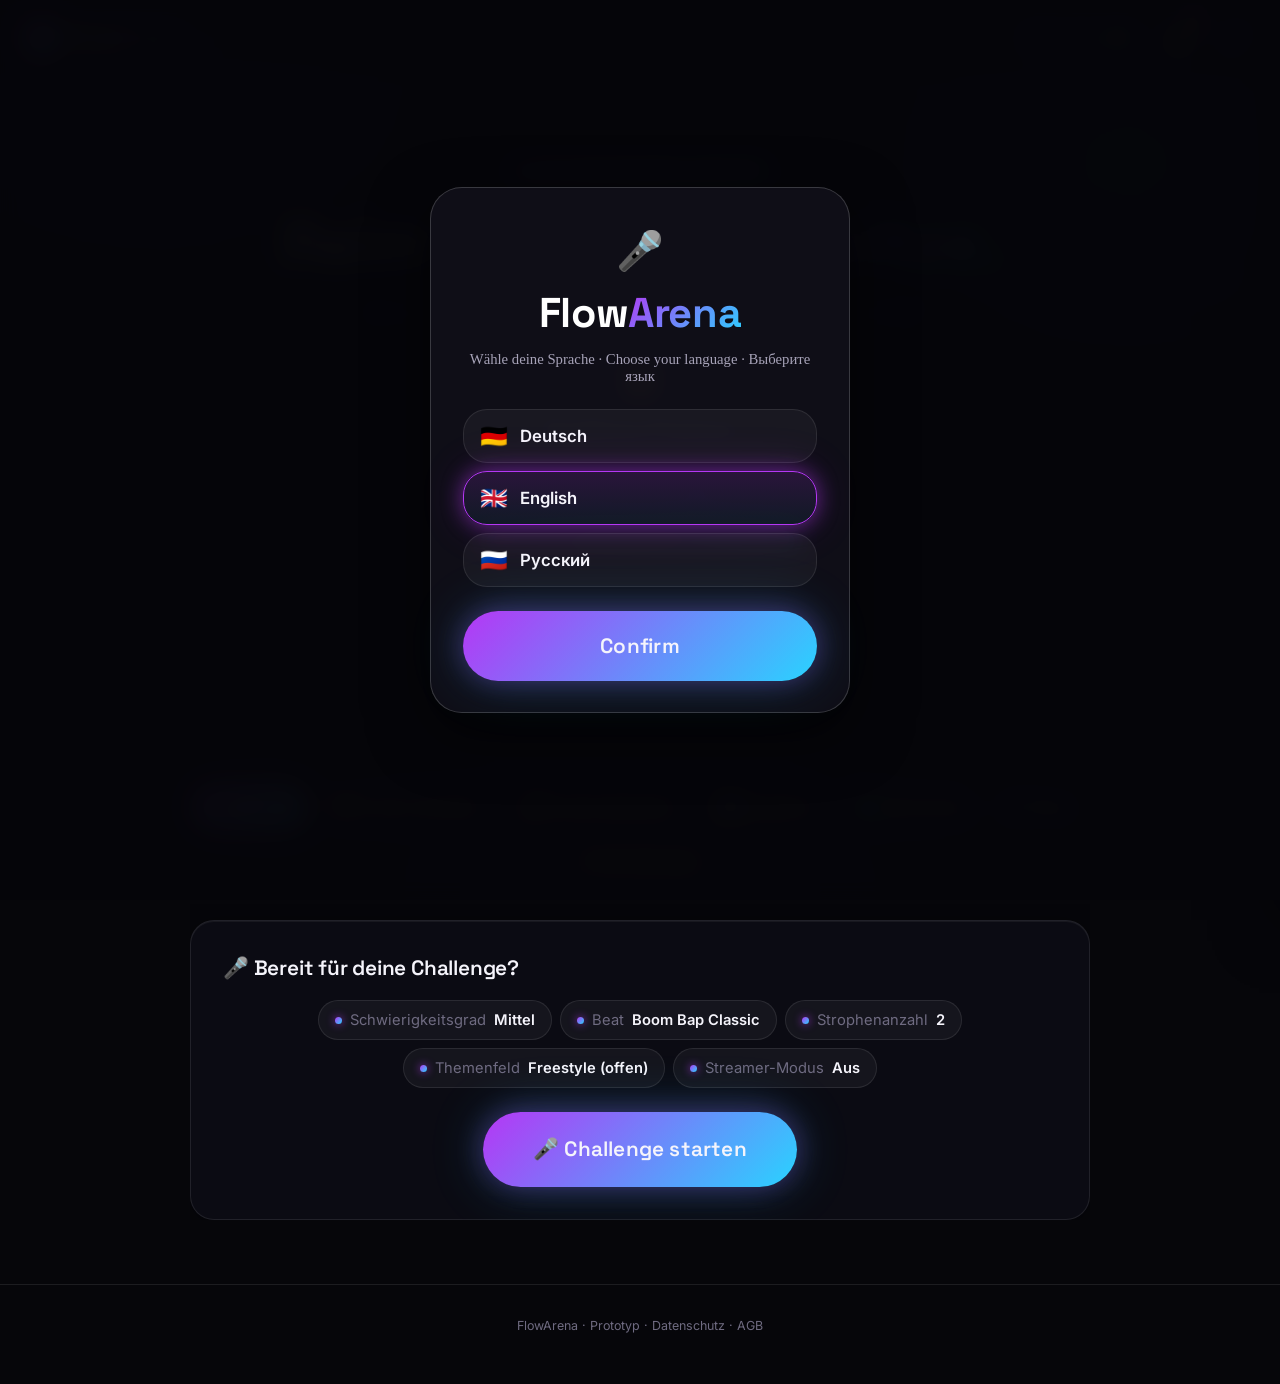
==== commit 4f5e7770: "Zeilen-Layout: 5 auf 4 Felder reduziert, Reimwort-Feld hervorgehoben Kern-Änderung (GAMEPLAY_CONFIG." ====
--- a/index.html
+++ b/index.html
@@ -61,14 +61,14 @@
       <!-- ============ GAMEPLAY-VORSCHAU ============ -->
       <div class="gameplay-preview">
         <span class="preview-bpm-tag" data-i18n="home.previewBpmTag">100 BPM · Beispiel-Zeile</span>
-        <!-- Kästchen werden per JS erzeugt (home.js) — 4 leere Takt-Kästchen
-             + 1 Wort-Kästchen, exakt wie im echten Gameplay (challenge.js). -->
+        <!-- Kästchen werden per JS erzeugt (home.js) — 3 leere Takt-Kästchen
+             + 1 (größeres) Wort-Kästchen, exakt wie im echten Gameplay (challenge.js). -->
         <div class="preview-track" id="previewTrack">
           <div class="beat-ball" id="previewBall" aria-hidden="true"></div>
           <div class="spark-layer" id="previewSparkLayer" aria-hidden="true"></div>
         </div>
         <p class="preview-caption" data-i18n="home.previewCaption">
-          So läuft's: jede Zeile hat 5 Kästchen — die ersten 4 geben nur den Takt vor, im 5. wartet
+          So läuft's: jede Zeile hat 4 Kästchen — die ersten 3 geben nur den Takt vor, im 4. wartet
           dein Reimwort. Der Ball hüpft im Beat mit, du rappst frei und landest das Wort genau im
           letzten Kästchen. 5 Zeilen pro Strophe, danach eine neue Reimfamilie.
         </p>
--- a/assets/css/beat-ball.css
+++ b/assets/css/beat-ball.css
@@ -26,10 +26,45 @@
   transition: background var(--dur-fast) var(--ease-out), box-shadow var(--dur-fast) var(--ease-out);
 }
 
+/* Kurzer Glow-Boost GENAU auf jedem Beat (nicht nur beim Kästchen-Landen) —
+   "Ball leuchtet stärker beim Beat". Von JS pro Beat neu getriggert (Klasse
+   entfernen+Reflow+wieder setzen, siehe startFrameLoop() in challenge.js/
+   tournament.js), daher als einmalig ablaufende Animation statt Dauerschleife
+   — bleibt exakt im Takt der BeatClock statt einer eigenen CSS-Zeitbasis. */
+.beat-ball.is-beat-pulse {
+  animation: beat-ball-pulse 260ms var(--ease-out);
+}
+@keyframes beat-ball-pulse {
+  0% { filter: brightness(1.6) saturate(1.3); }
+  100% { filter: brightness(1) saturate(1); }
+}
+
 .spark-layer {
   position: absolute;
   inset: 0;
   pointer-events: none;
+}
+
+/* Ganz dezentes Mitpulsieren der Bühne mit dem Beat ("Hintergrund pulsiert
+   leicht") — ein eigenes fixiertes Overlay statt direkt auf .bg-fx (die
+   läuft seitenübergreifend/dauerhaft, siehe base.css), damit dieser Effekt
+   sauber isoliert und exakt aus der BeatClock-Phase getriggert werden kann
+   (startFrameLoop() in challenge.js/tournament.js) statt aus einer eigenen
+   CSS-Zeitbasis, die mit dem tatsächlichen Beat wegdriften würde. */
+.beat-pulse-overlay {
+  position: fixed;
+  inset: 0;
+  z-index: -1;
+  pointer-events: none;
+  opacity: 0;
+  background: radial-gradient(ellipse 90% 70% at 50% 40%, rgba(181, 55, 245, 0.14), transparent 65%);
+}
+.beat-pulse-overlay.is-pulsing {
+  animation: beat-bg-pulse 320ms var(--ease-out);
+}
+@keyframes beat-bg-pulse {
+  0% { opacity: 1; }
+  100% { opacity: 0; }
 }
 
 .pv-spark {
--- a/assets/css/home.css
+++ b/assets/css/home.css
@@ -34,10 +34,11 @@
   padding: 56px var(--sp-4) var(--sp-6);
 }
 
-/* Zeigt EINE Zeile auf einmal: 4 leere Takt-Kästchen + 1 Wort-Kästchen —
-   exakt dieselbe Mechanik wie das echte Gameplay (assets/css/challenge.css
-   .word-slot--tact/--word), damit die Vorschau in Sekunden erklärt, wie
-   sich eine echte Runde anfühlt (siehe docs/GAMEPLAY.md §3). */
+/* Zeigt EINE Zeile auf einmal: 3 leere Takt-Kästchen + 1 (größeres, deutlich
+   hervorgehobenes) Wort-Kästchen — exakt dieselbe Mechanik wie das echte
+   Gameplay (assets/css/challenge.css .word-slot--tact/--word), damit die
+   Vorschau in Sekunden erklärt, wie sich eine echte Runde anfühlt (siehe
+   docs/GAMEPLAY.md §3). */
 .preview-box {
   position: relative;
   min-width: 64px;
@@ -57,8 +58,8 @@
 }
 
 .preview-box--tact {
-  min-width: 40px;
-  min-height: 40px;
+  min-width: 46px;
+  min-height: 46px;
   opacity: 0.5;
 }
 
@@ -70,8 +71,14 @@
   transition: background 220ms ease, transform 220ms ease, box-shadow 220ms ease;
 }
 
+/* Größer als die Takt-Kästchen und schon im Ruhezustand dezent hervorgehoben
+   (Magma-Tint) — spiegelt dieselbe Betonung wie .word-slot--word im echten
+   Gameplay (assets/css/challenge.css). */
 .preview-box--word {
-  min-width: 84px;
+  min-width: 104px;
+  font-size: var(--fs-md);
+  background: rgba(255, 106, 0, 0.06);
+  border-color: rgba(255, 138, 61, 0.4);
 }
 
 /* "glüht wie Magma", wenn der Ball auftrifft (per JS getriggert) —
@@ -108,8 +115,8 @@
 
 @media (max-width: 560px) {
   .preview-track { gap: var(--sp-2); padding: 48px var(--sp-2) var(--sp-5); }
-  .preview-box--word { min-width: 48px; font-size: var(--fs-xs); padding: var(--sp-2) 4px; }
-  .preview-box--tact { min-width: 30px; min-height: 30px; }
+  .preview-box--word { min-width: 68px; font-size: var(--fs-xs); padding: var(--sp-2) var(--sp-2); }
+  .preview-box--tact { min-width: 36px; min-height: 36px; }
 }
 
 /* ---------- Menü-Leiste ---------- */
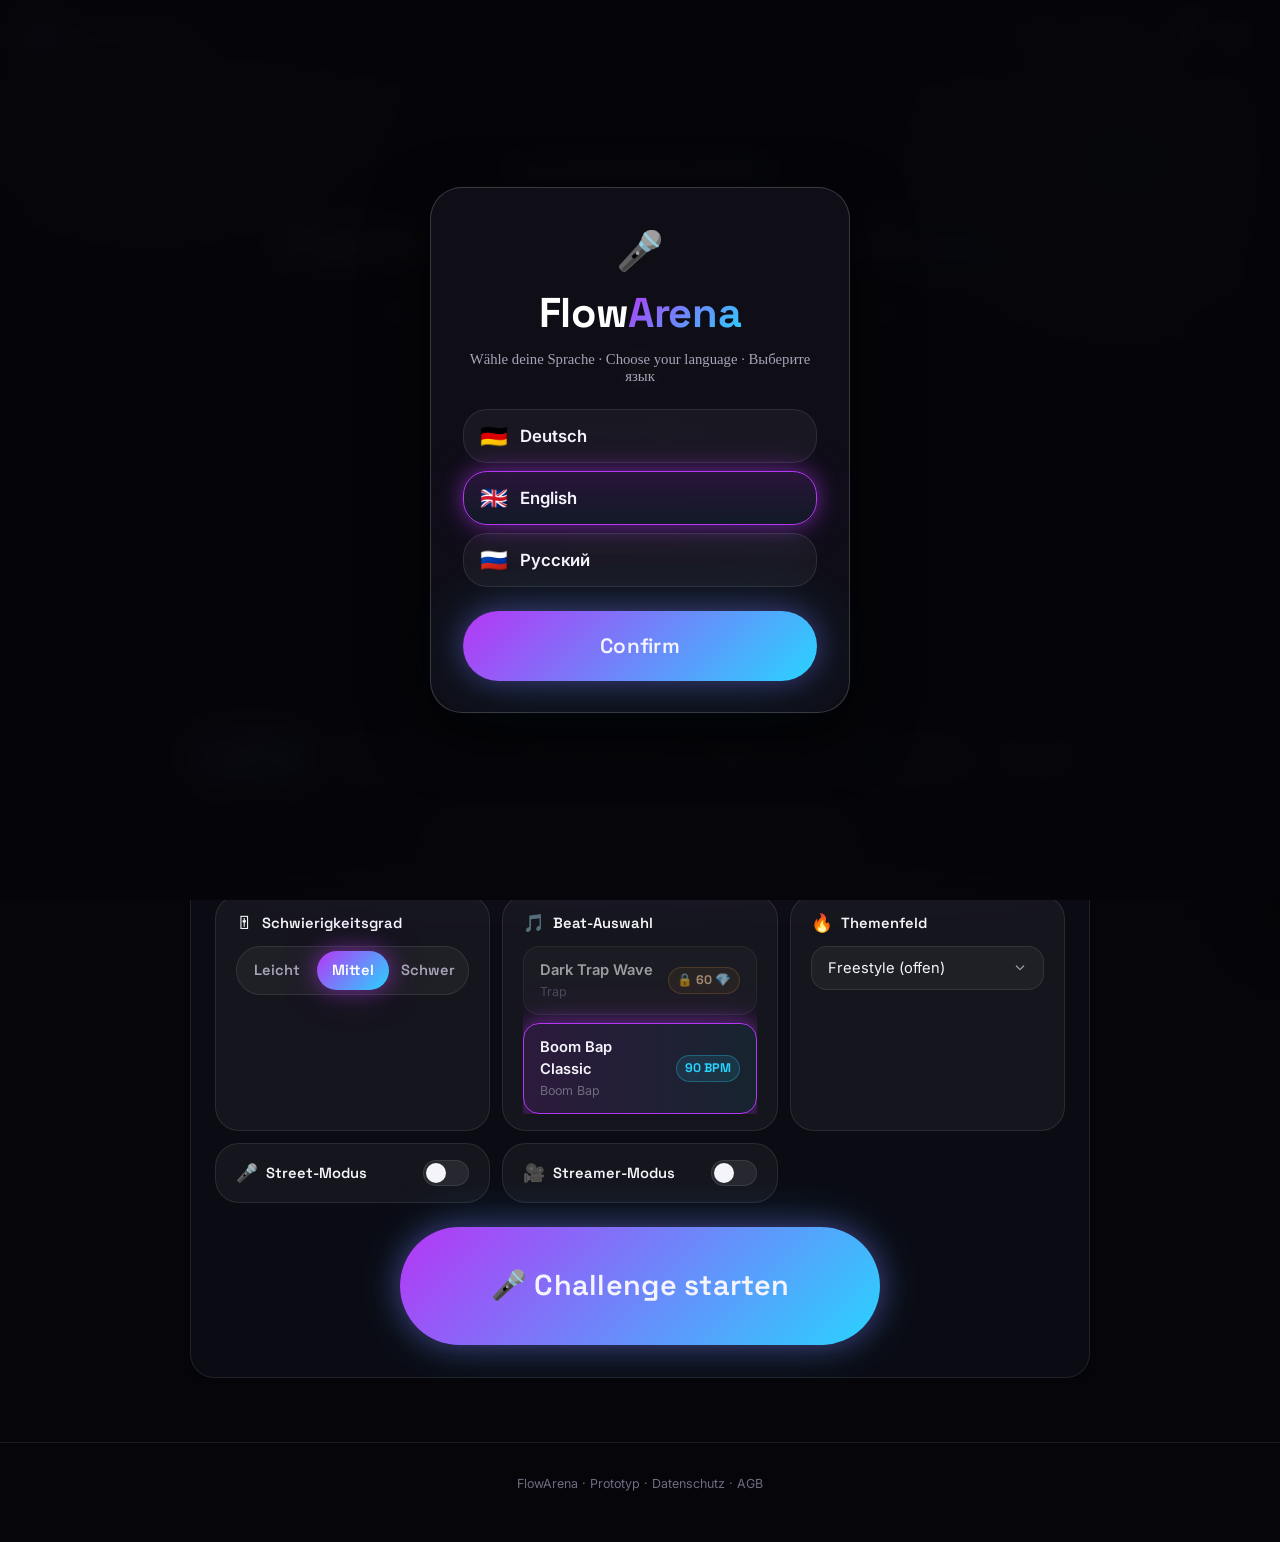
==== commit 78135bb5: "Reimwort-Duplikat-Bug behoben + Startscreen als Game statt Tutorial TEIL 1 - Reimwort-System (assets" ====
--- a/index.html
+++ b/index.html
@@ -54,11 +54,13 @@
 
       <h1 class="hero__title"><span data-i18n="home.heroTitlePre">Reim dich an die </span><span class="accent" data-i18n="home.heroTitleAccent">Spitze.</span></h1>
       <p class="hero__subtitle" data-i18n="home.heroSubtitle">
-        Wähle einen Beat, stell deine Schwierigkeit ein und droppe deine Bars —
-        live vor deinem Chat oder ganz für dich allein.
+        Wähl deinen Beat. Bekomm deine Wörter. Beweis, was du kannst.
       </p>
 
       <!-- ============ GAMEPLAY-VORSCHAU ============ -->
+      <!-- Bewusst knapp gehalten (Anforderung: "Startscreen soll nach GAME
+           aussehen, nicht nach Tutorial-Seite") — die ausführliche Erklärung
+           steckt jetzt hinter <details>, nicht mehr fest sichtbar. -->
       <div class="gameplay-preview">
         <span class="preview-bpm-tag" data-i18n="home.previewBpmTag">100 BPM · Beispiel-Zeile</span>
         <!-- Kästchen werden per JS erzeugt (home.js) — 3 leere Takt-Kästchen
@@ -67,11 +69,15 @@
           <div class="beat-ball" id="previewBall" aria-hidden="true"></div>
           <div class="spark-layer" id="previewSparkLayer" aria-hidden="true"></div>
         </div>
-        <p class="preview-caption" data-i18n="home.previewCaption">
-          So läuft's: jede Zeile hat 4 Kästchen — die ersten 3 geben nur den Takt vor, im 4. wartet
-          dein Reimwort. Der Ball hüpft im Beat mit, du rappst frei und landest das Wort genau im
-          letzten Kästchen. 5 Zeilen pro Strophe, danach eine neue Reimfamilie.
-        </p>
+        <p class="preview-caption-short" data-i18n="home.previewCaptionShort">4 Beats → Reimwort → nächste Line</p>
+        <details class="preview-details">
+          <summary data-i18n="home.previewCaptionMoreLabel">Wie genau?</summary>
+          <p class="preview-caption" data-i18n="home.previewCaption">
+            Jede Zeile hat 4 Kästchen — die ersten 3 geben nur den Takt vor, im 4. wartet
+            dein Reimwort. Der Ball hüpft im Beat mit, du rappst frei und landest das Wort genau im
+            letzten Kästchen. 5 Zeilen pro Strophe, danach eine neue Reimfamilie.
+          </p>
+        </details>
       </div>
     </section>
 
@@ -89,15 +95,75 @@
     <!-- ============ PANELS (Akkordeon) ============ -->
     <div class="menu-panels">
       <!-- ---- Spielen ---- -->
+      <!-- Konfiguration DIREKT auf der Seite statt hinter einem Chip-Klick
+           in der Einstellungs-Drawer (Anforderung: "direkt die Challenge-
+           Konfiguration", "moderne interaktive Cards", "weniger Text, mehr
+           Fokus"). #beatList/#topicSelect/.js-difficulty-opt/#streetModeToggle/
+           #streamerToggle sind dieselben IDs/Klassen wie zuvor in der Drawer —
+           app.js' bestehende Render-/Klick-Logik funktioniert dadurch
+           unverändert, nur die Position im DOM hat sich geändert. Die Drawer
+           (⚙️ Einstellungen) bleibt für Sprache/Sound/Roast-Modus bestehen,
+           siehe dort. -->
       <div class="menu-panel is-open" data-panel="play">
         <div class="menu-panel__inner">
-          <div class="card-glass menu-panel__card">
-            <h2 class="menu-panel__title" data-i18n="home.play.title">🎤 Bereit für deine Challenge?</h2>
-            <div class="play-summary" id="quickSettingsChips" aria-label="Aktuelle Einstellungen">
-              <!-- wird per JS befüllt -->
-            </div>
+          <div class="card-glass menu-panel__card menu-panel__card--play">
+            <div class="config-grid">
+              <div class="config-card">
+                <div class="config-card__head">
+                  <span class="config-card__icon" aria-hidden="true">🎚</span>
+                  <span class="config-card__label" data-i18n="settings.difficultyLabel">Schwierigkeitsgrad</span>
+                </div>
+                <div class="segmented segmented--block" role="group" aria-label="Schwierigkeitsgrad">
+                  <button class="segmented__opt js-difficulty-opt" data-value="leicht" type="button" data-i18n="common.difficulty.leicht">Leicht</button>
+                  <button class="segmented__opt js-difficulty-opt" data-value="mittel" type="button" data-i18n="common.difficulty.mittel">Mittel</button>
+                  <button class="segmented__opt js-difficulty-opt" data-value="schwer" type="button" data-i18n="common.difficulty.schwer">Schwer</button>
+                </div>
+              </div>
+
+              <div class="config-card config-card--beat">
+                <div class="config-card__head">
+                  <span class="config-card__icon" aria-hidden="true">🎵</span>
+                  <span class="config-card__label" data-i18n="settings.beatLabel">Beat-Auswahl</span>
+                </div>
+                <div class="beat-list beat-list--compact" id="beatList"></div>
+              </div>
+
+              <div class="config-card">
+                <div class="config-card__head">
+                  <span class="config-card__icon" aria-hidden="true">🔥</span>
+                  <span class="config-card__label" data-i18n="settings.topicLabel">Themenfeld</span>
+                </div>
+                <select class="select" id="topicSelect">
+                  <option value="freestyle" data-i18n="common.topics.freestyle">Freestyle (offen)</option>
+                  <option value="love" data-i18n="common.topics.love">Liebe &amp; Beziehungen</option>
+                  <option value="money" data-i18n="common.topics.money">Money &amp; Grind</option>
+                  <option value="street" data-i18n="common.topics.street">Streetlife</option>
+                  <option value="motivation" data-i18n="common.topics.motivation">Motivation &amp; Aufstieg</option>
+                  <option value="battle" data-i18n="common.topics.battle">Battle / Diss</option>
+                  <option value="humor" data-i18n="common.topics.humor">Humor</option>
+                  <option value="random" data-i18n="common.topics.random">Zufällig</option>
+                </select>
+              </div>
+
+              <label class="config-card config-card--toggle toggle" id="streetModeToggle" role="switch" aria-checked="false">
+                <span class="config-card__head">
+                  <span class="config-card__icon" aria-hidden="true">🎤</span>
+                  <span class="config-card__label" data-i18n="settings.streetModeLabel">Street-Modus</span>
+                </span>
+                <span class="toggle__track"><span class="toggle__thumb"></span></span>
+              </label>
+
+              <label class="config-card config-card--toggle toggle" id="streamerToggle" role="switch" aria-checked="false">
+                <span class="config-card__head">
+                  <span class="config-card__icon" aria-hidden="true">🎥</span>
+                  <span class="config-card__label" data-i18n="settings.streamerLabel">Streamer-Modus</span>
+                </span>
+                <span class="toggle__track"><span class="toggle__thumb"></span></span>
+              </label>
+            </div>
+
             <div class="play-cta">
-              <button class="btn btn-primary btn-hero" id="startChallengeBtn" type="button" data-i18n="home.play.startBtn">🎤 Challenge starten</button>
+              <button class="btn btn-primary btn-hero btn-mega" id="startChallengeBtn" type="button" data-i18n="home.play.startBtn">🎤 Challenge starten</button>
             </div>
           </div>
         </div>
@@ -240,6 +306,9 @@
       <button class="btn-icon" id="closeSettingsBtn" type="button" data-i18n-attr="aria-label:common.close">✕</button>
     </div>
 
+    <!-- Schwierigkeit/Beat/Thema/Street-Modus/Streamer-Modus stehen jetzt
+         DIREKT im "Spielen"-Panel als Cards (siehe oben) — diese Drawer
+         bündelt nur noch, was seltener geändert wird. -->
     <div class="settings-drawer__body">
       <div class="field">
         <div class="field__head">
@@ -247,64 +316,6 @@
         </div>
         <div class="lang-switch" id="languageSwitch"></div>
         <span class="field__hint" data-i18n="settings.languageHint">Wirkt sofort — Menüs, Reimwörter und KI-Feedback wechseln direkt in die gewählte Sprache.</span>
-      </div>
-
-      <div class="field">
-        <div class="field__head">
-          <span class="field__label" data-i18n="settings.difficultyLabel">Schwierigkeitsgrad</span>
-        </div>
-        <div class="segmented" role="group" aria-label="Schwierigkeitsgrad">
-          <button class="segmented__opt js-difficulty-opt" data-value="leicht" type="button" data-i18n="common.difficulty.leicht">Leicht</button>
-          <button class="segmented__opt js-difficulty-opt" data-value="mittel" type="button" data-i18n="common.difficulty.mittel">Mittel</button>
-          <button class="segmented__opt js-difficulty-opt" data-value="schwer" type="button" data-i18n="common.difficulty.schwer">Schwer</button>
-        </div>
-        <span class="field__hint" data-i18n="settings.difficultyHint">Bestimmt Reimzeit, Wortschatz-Vorgaben und Bewertungsmaßstab.</span>
-      </div>
-
-      <div class="field">
-        <div class="field__head">
-          <span class="field__label" data-i18n="settings.beatLabel">Beat-Auswahl</span>
-        </div>
-        <div class="beat-list" id="beatList"></div>
-        <span class="field__hint" data-i18n="settings.beatHint">BPM bestimmt exakt das Timing der Challenge — Ball und Zeilenwechsel laufen synchron zum Beat.</span>
-      </div>
-
-      <div class="field">
-        <div class="field__head">
-          <span class="field__label" data-i18n="settings.versesLabel">Strophenanzahl</span>
-        </div>
-        <div class="stepper">
-          <button class="stepper__btn" id="versesMinus" type="button" data-i18n-attr="aria-label:settings.versesLess">−</button>
-          <span class="stepper__value" id="versesValue">2</span>
-          <button class="stepper__btn" id="versesPlus" type="button" data-i18n-attr="aria-label:settings.versesMore">+</button>
-        </div>
-        <span class="field__hint" data-i18n="settings.versesHint">Bis 5 Strophen kostenlos, mehr (bis 10) mit Premium.</span>
-      </div>
-
-      <div class="field">
-        <div class="field__head">
-          <span class="field__label" data-i18n="settings.topicLabel">Themenfeld</span>
-        </div>
-        <select class="select" id="topicSelect">
-          <option value="freestyle" data-i18n="common.topics.freestyle">Freestyle (offen)</option>
-          <option value="love" data-i18n="common.topics.love">Liebe &amp; Beziehungen</option>
-          <option value="money" data-i18n="common.topics.money">Money &amp; Grind</option>
-          <option value="street" data-i18n="common.topics.street">Streetlife</option>
-          <option value="motivation" data-i18n="common.topics.motivation">Motivation &amp; Aufstieg</option>
-          <option value="battle" data-i18n="common.topics.battle">Battle / Diss</option>
-          <option value="humor" data-i18n="common.topics.humor">Humor</option>
-          <option value="random" data-i18n="common.topics.random">Zufällig</option>
-        </select>
-      </div>
-
-      <div class="field">
-        <div class="field__head">
-          <label class="toggle" id="streamerToggle" role="switch" aria-checked="false">
-            <span class="toggle__track"><span class="toggle__thumb"></span></span>
-            <span class="toggle__label" data-i18n="settings.streamerLabel">Streamer-Modus</span>
-          </label>
-        </div>
-        <span class="field__hint" data-i18n="settings.streamerHint">Großer Text, Overlay-Layout &amp; Chat-freundliche Ansicht.</span>
       </div>
 
       <div class="field">
@@ -315,16 +326,6 @@
           </label>
         </div>
         <span class="field__hint" data-i18n="settings.roastHint">Der KI-Kommentar nach der Challenge wird frecher — bleibt aber immer respektvoll und bezieht sich nur auf deine Performance.</span>
-      </div>
-
-      <div class="field">
-        <div class="field__head">
-          <label class="toggle" id="streetModeToggle" role="switch" aria-checked="false">
-            <span class="toggle__track"><span class="toggle__thumb"></span></span>
-            <span class="toggle__label" data-i18n="settings.streetModeLabel">Street-Modus</span>
-          </label>
-        </div>
-        <span class="field__hint" data-i18n="settings.streetModeHint">Härtere, direktere Battle-Rap-Reimwörter und -Themen. Aus: neutrale, allgemeine Reimwörter.</span>
       </div>
 
       <div class="field" style="margin-bottom:0;">
--- a/assets/css/home.css
+++ b/assets/css/home.css
@@ -113,6 +113,35 @@
   color: var(--text-muted);
 }
 
+/* Kurzhinweis statt Dauertext (Anforderung: "Startscreen soll nach GAME
+   aussehen, nicht nach Tutorial-Seite") — die ausführliche Erklärung
+   (.preview-caption) steckt in <details>, standardmäßig eingeklappt. */
+.preview-caption-short {
+  font-family: var(--font-display);
+  font-weight: 600;
+  font-size: var(--fs-xs);
+  letter-spacing: 0.02em;
+  color: var(--text-dim);
+}
+
+.preview-details {
+  margin-top: var(--sp-1);
+}
+
+.preview-details summary {
+  cursor: pointer;
+  font-size: var(--fs-xs);
+  color: var(--text-dim);
+  text-decoration: underline;
+  text-underline-offset: 3px;
+  list-style: none;
+  display: inline-block;
+}
+.preview-details summary::-webkit-details-marker { display: none; }
+.preview-details summary:hover { color: var(--text-muted); }
+.preview-details[open] summary { margin-bottom: var(--sp-2); }
+.preview-details .preview-caption { margin: 0 auto; }
+
 @media (max-width: 560px) {
   .preview-track { gap: var(--sp-2); padding: 48px var(--sp-2) var(--sp-5); }
   .preview-box--word { min-width: 68px; font-size: var(--fs-xs); padding: var(--sp-2) var(--sp-2); }
@@ -190,18 +219,108 @@
   gap: var(--sp-2);
 }
 
-/* "Spielen"-Panel: Zusammenfassung + CTA */
-.play-summary {
-  display: flex;
-  flex-wrap: wrap;
-  justify-content: center;
-  gap: var(--sp-2);
+/* "Spielen"-Panel: Konfiguration direkt als Cards + CTA (Anforderung:
+   "direkt die Challenge-Konfiguration", "moderne interaktive Cards",
+   "weniger leerer Raum, mehr Fokus auf die Konfiguration"). Etwas mehr
+   Innenabstand als der Standard-.menu-panel__card, damit die Cards Luft
+   haben. */
+.menu-panel__card--play {
+  padding: var(--sp-6) var(--sp-6) var(--sp-8);
+}
+
+.config-grid {
+  display: grid;
+  grid-template-columns: repeat(auto-fit, minmax(220px, 1fr));
+  gap: var(--sp-3);
   margin-bottom: var(--sp-6);
 }
 
-.play-cta {
-  display: flex;
-  justify-content: center;
+.config-card {
+  display: flex;
+  flex-direction: column;
+  gap: var(--sp-3);
+  padding: var(--sp-4) var(--sp-5);
+  border-radius: var(--r-lg);
+  background: var(--surface);
+  border: 1px solid var(--border);
+  text-align: left;
+  transition: border-color var(--dur-fast) var(--ease-out), background var(--dur-fast) var(--ease-out);
+}
+
+.config-card__head {
+  display: flex;
+  align-items: center;
+  gap: var(--sp-2);
+}
+
+.config-card__icon {
+  font-size: 1.1rem;
+  line-height: 1;
+}
+
+.config-card__label {
+  font-family: var(--font-display);
+  font-weight: 600;
+  font-size: var(--fs-sm);
+  color: var(--text);
+}
+
+/* Schwierigkeit/Thema: schmalere Segmented-/Select-Variante, die die volle
+   Card-Breite ausfüllt statt der sonst inline-kompakten Standardgröße. */
+.segmented--block {
+  display: flex;
+  width: 100%;
+}
+.segmented--block .segmented__opt {
+  flex: 1;
+  text-align: center;
+  padding: 0.55em 0.4em;
+}
+
+/* Beat-Card: kompakter/niedriger als die alte Drawer-Liste, damit sie
+   neben den anderen Cards nicht dominiert — bleibt scrollbar bei vielen
+   Beats. */
+.config-card--beat .beat-list--compact {
+  max-height: 168px;
+  margin: 0;
+  padding: 0;
+}
+
+/* Street-/Streamer-Modus: die GANZE Card ist klickbar (Anforderung:
+   "wie moderne interaktive Cards") — .toggle liefert bereits is-on-
+   Zustand/Klick-Verhalten (siehe assets/js/app.js), hier nur das Layout
+   auf Card-Breite gebracht (Track rechtsbündig statt direkt neben dem
+   Label) und ein aktiver Rahmen/Glow ergänzt. */
+.config-card--toggle {
+  flex-direction: row;
+  align-items: center;
+  justify-content: space-between;
+  cursor: pointer;
+}
+.config-card--toggle .config-card__head { flex: 1; }
+.config-card--toggle.is-on {
+  border-color: var(--neon-purple);
+  background: linear-gradient(90deg, rgba(181, 55, 245, 0.12), rgba(41, 211, 255, 0.06));
+}
+.config-card--toggle.is-on .config-card__label { color: var(--text); }
+
+/* Dominantester Button auf der Seite (Anforderung: "CHALLENGE STARTEN soll
+   der mit Abstand wichtigste Button sein") — spürbar größer/mehr Glow als
+   der normale .btn-hero. */
+.btn-mega {
+  display: block;
+  width: 100%;
+  max-width: 480px;
+  margin: 0 auto;
+  padding: 1.3em 2.4em;
+  font-size: var(--fs-xl);
+  box-shadow: var(--glow-mixed);
+}
+
+@media (max-width: 640px) {
+  .config-grid { grid-template-columns: 1fr; }
+  .menu-panel__card--play { padding: var(--sp-5) var(--sp-4) var(--sp-6); }
+  .btn-mega { font-size: var(--fs-lg); padding: 1.1em 1.6em; }
 }
 
 /* ---------- Coming-Soon (Turniere) ---------- */
